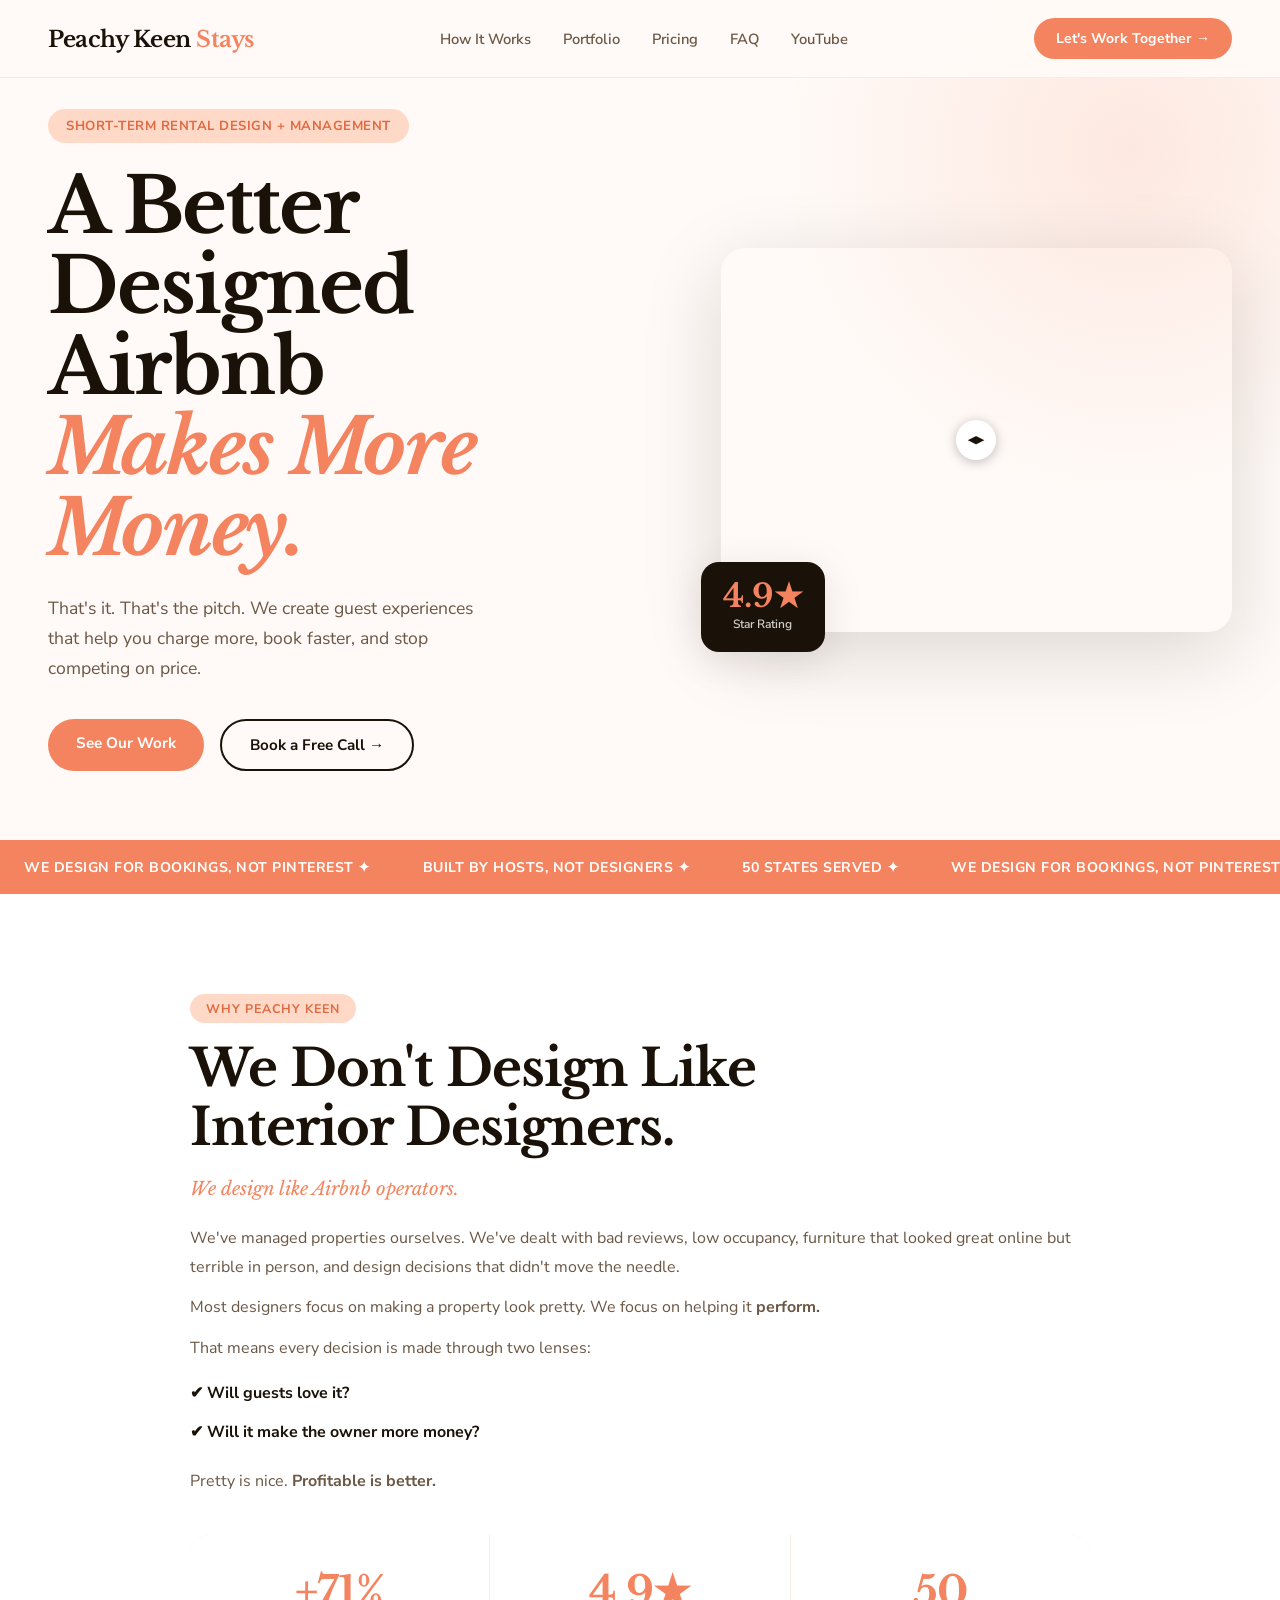
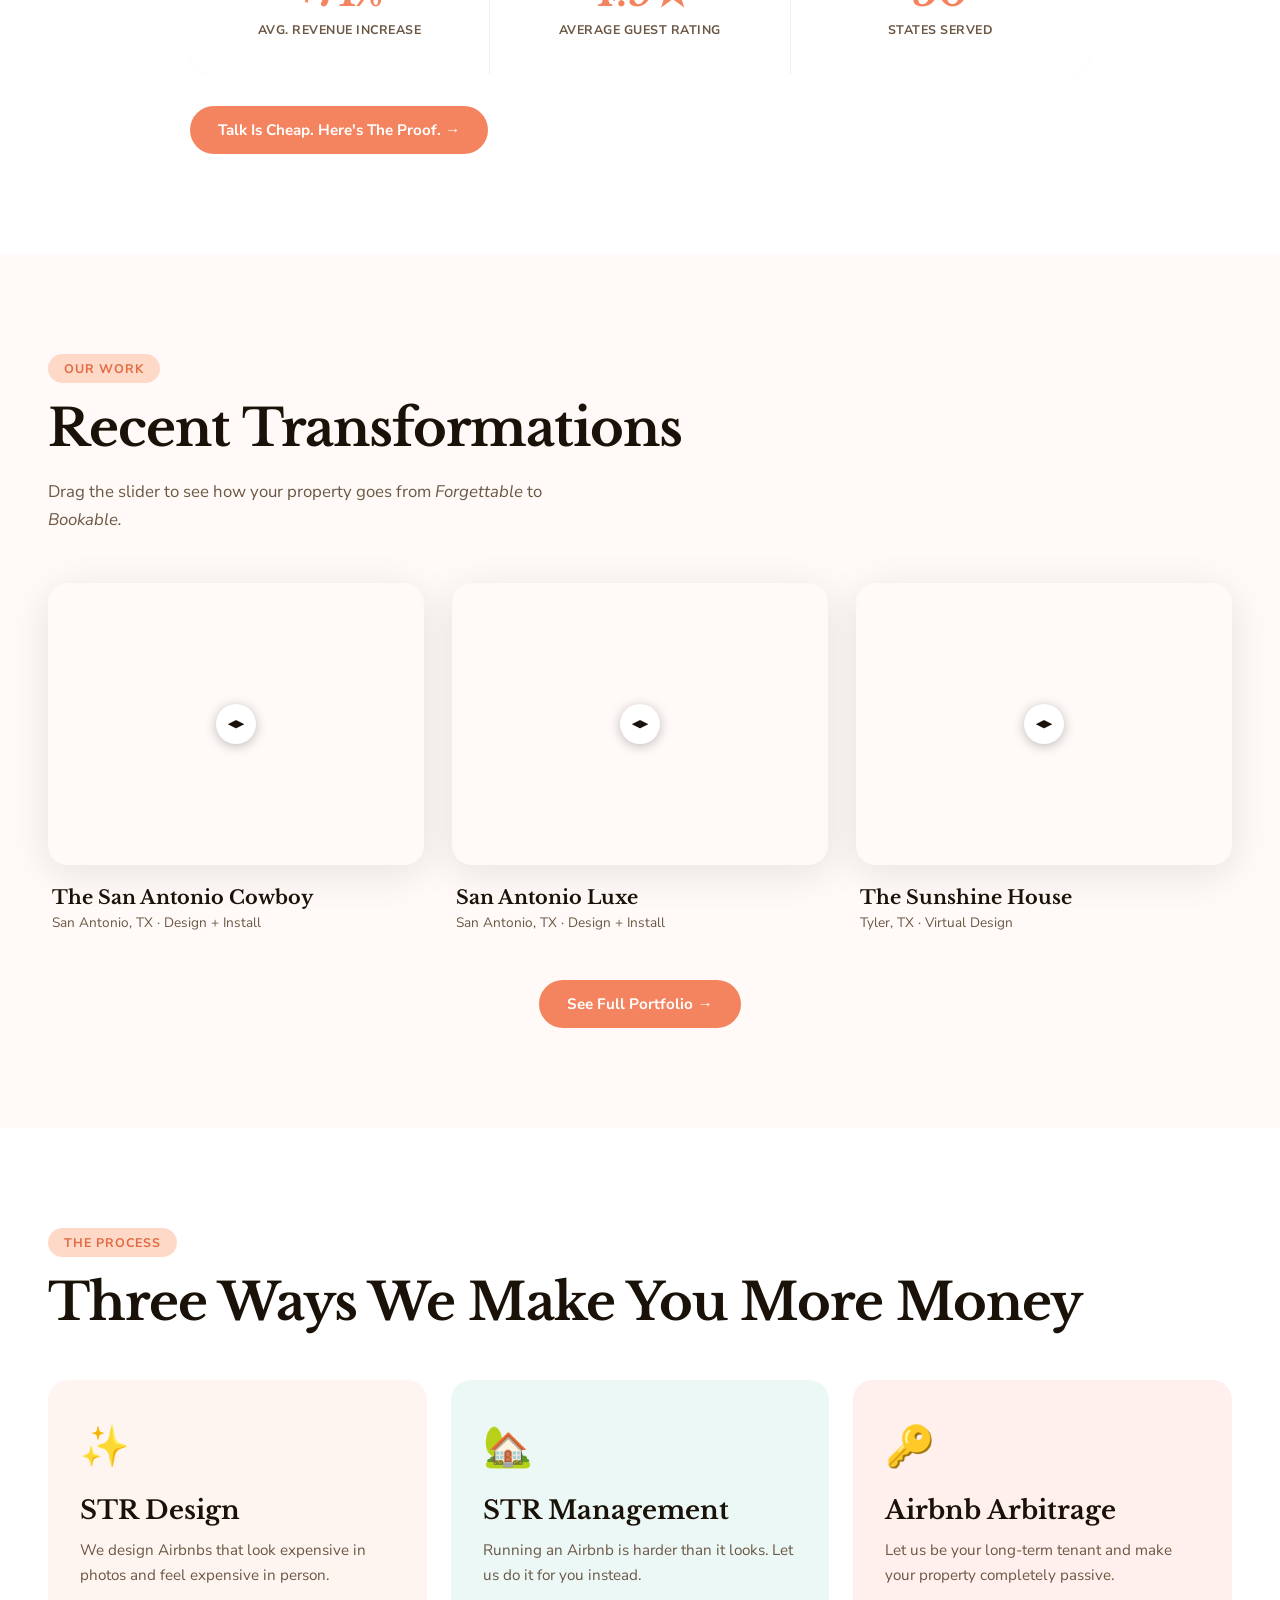
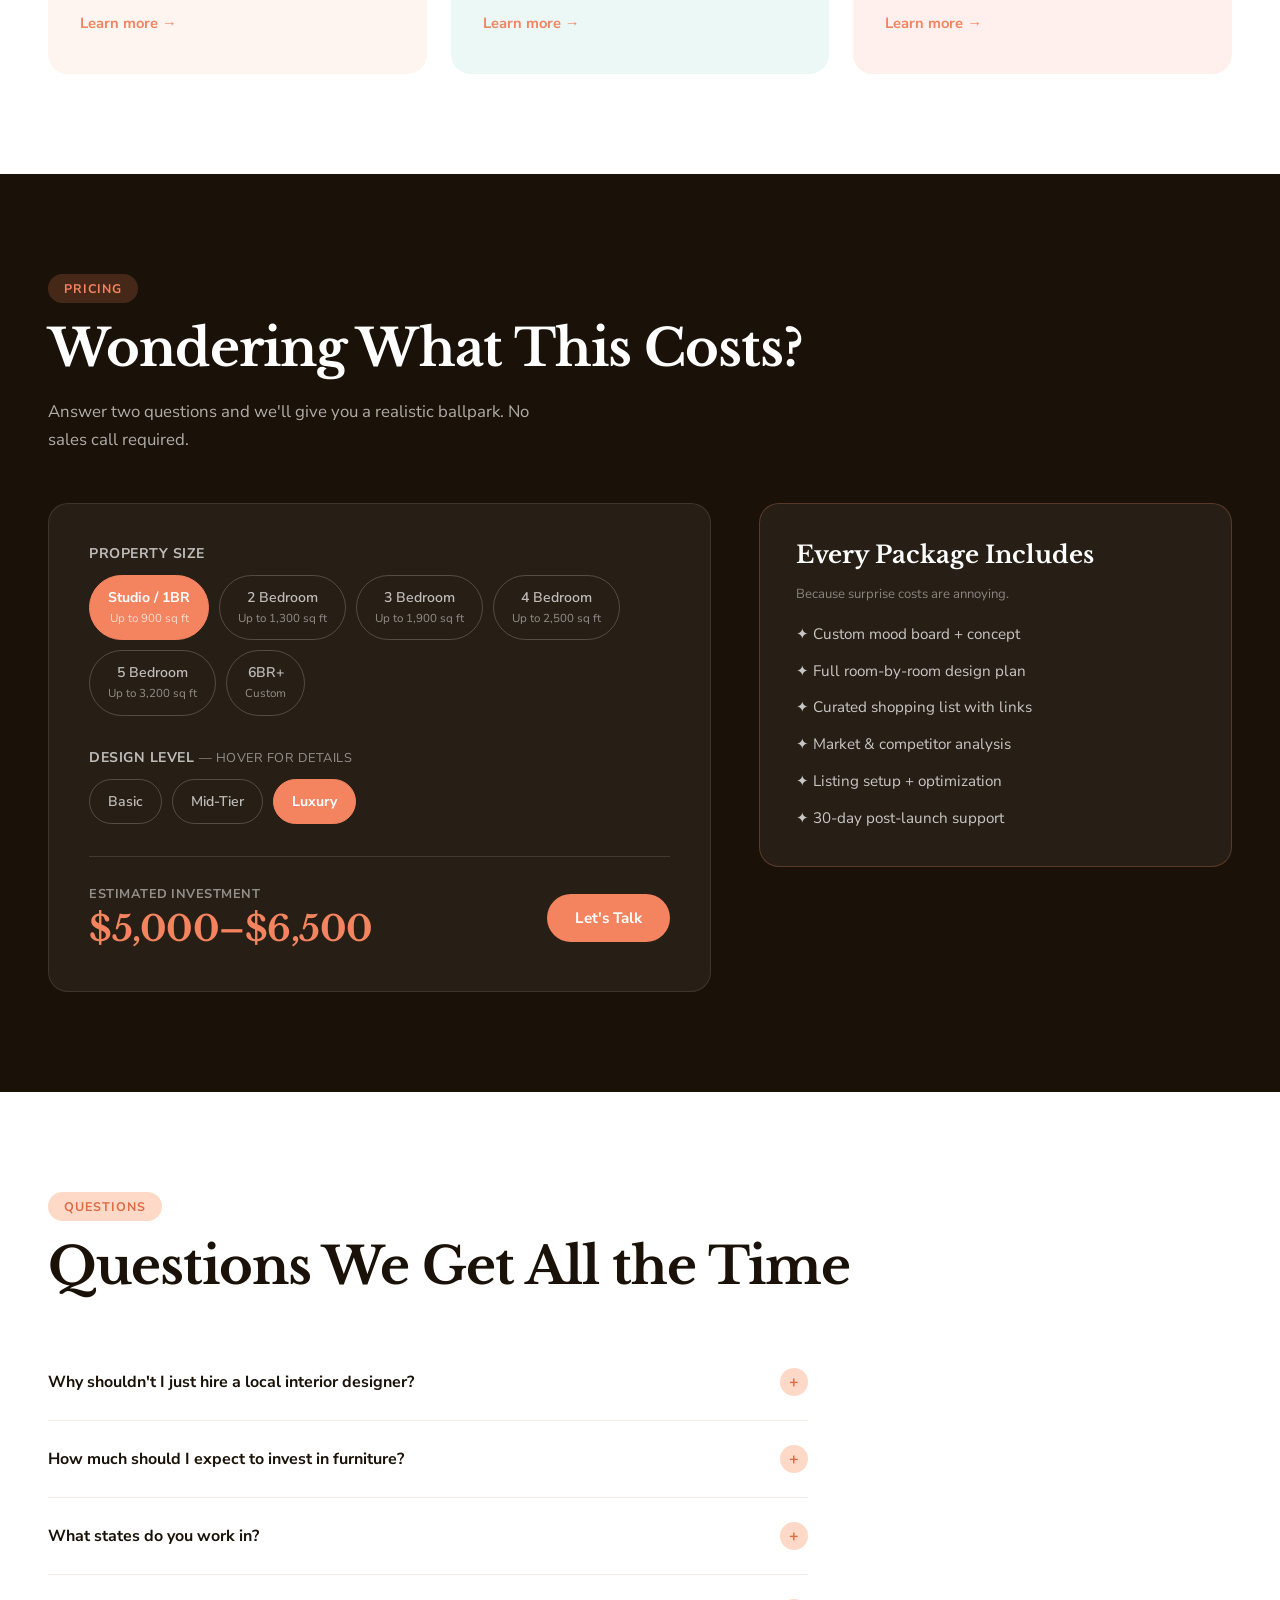
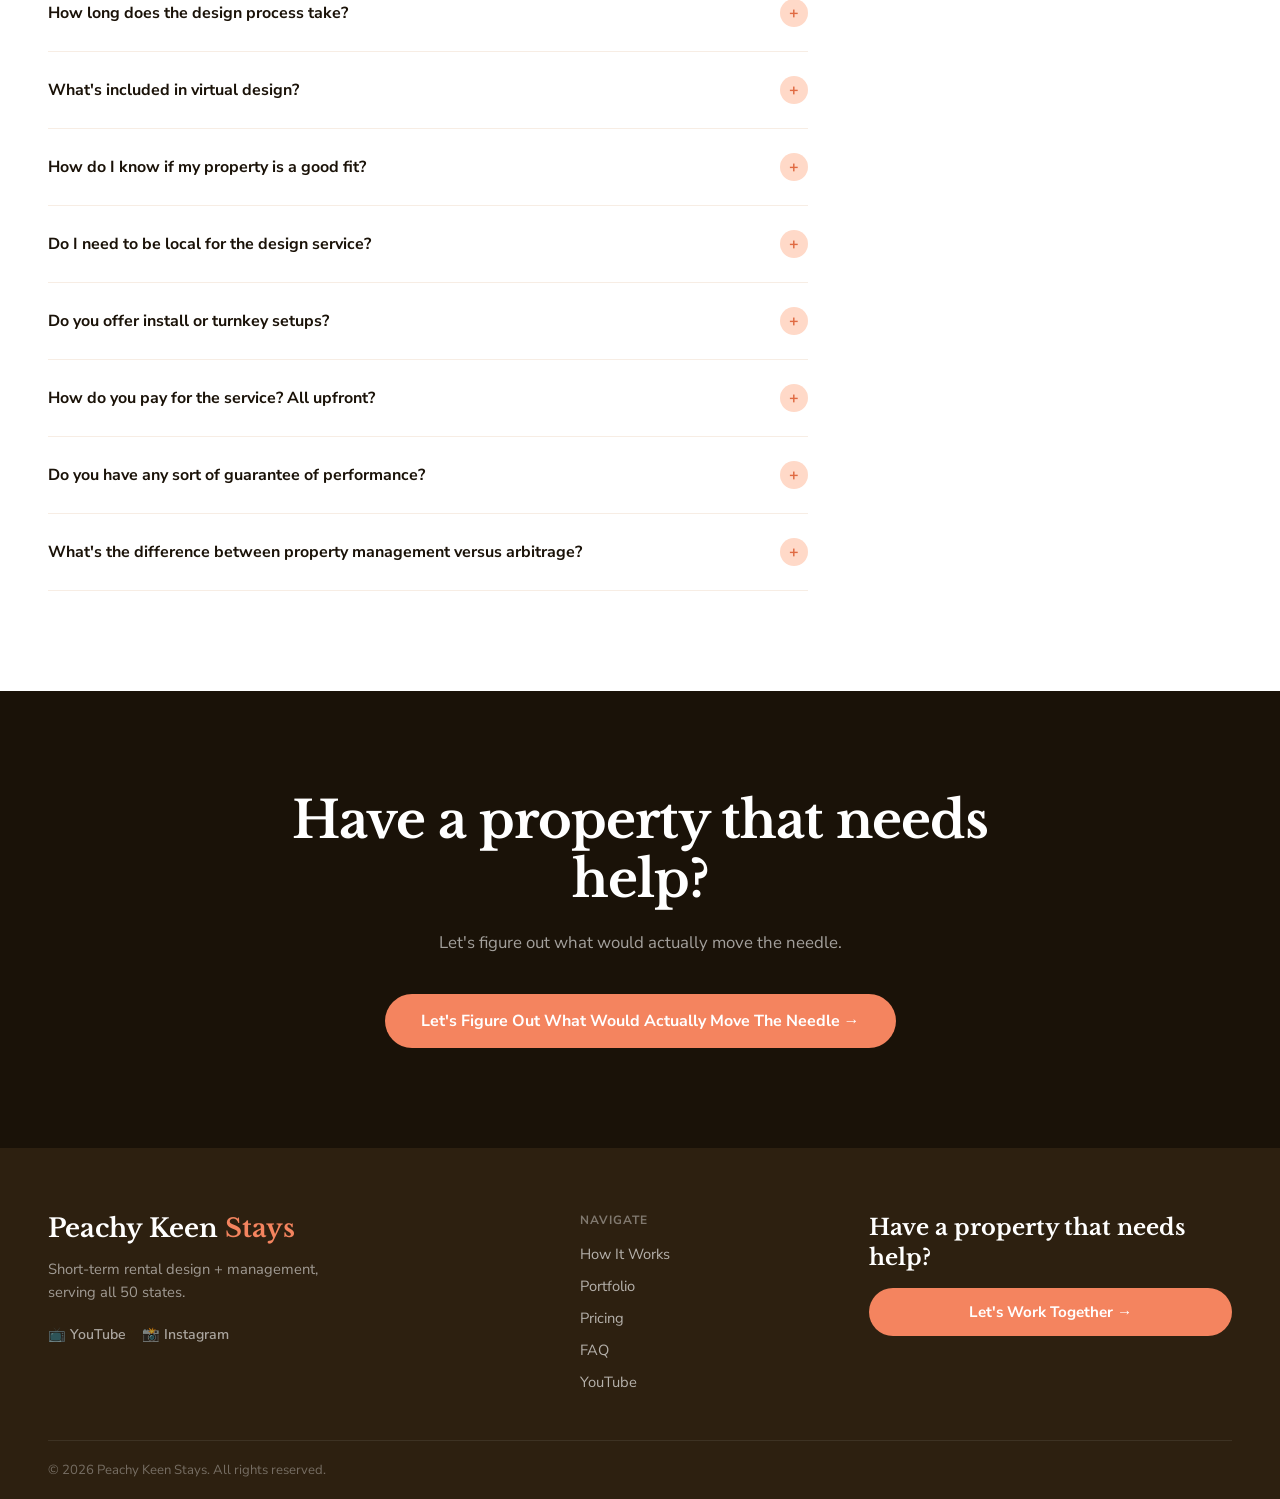
==== index.html @ 5a876f1e "Fix property page links + restore correct homepage" ====
<!DOCTYPE html>
<html lang="en">
<head>
  <meta charset="UTF-8"/>
  <meta name="viewport" content="width=device-width, initial-scale=1.0"/>
  <title>Peachy Keen Stays – STR Design + Management</title>
  <link rel="preconnect" href="https://fonts.googleapis.com">
  <link rel="preconnect" href="https://fonts.gstatic.com" crossorigin>
  <link href="https://fonts.googleapis.com/css2?family=Libre+Baskerville:ital,wght@0,400;0,700;1,400;1,700&family=Nunito+Sans:wght@300;400;600;700&display=swap" rel="stylesheet">
  <style>
/* ===========================
   PEACHY KEEN STAYS - STYLES
   =========================== */

:root {
  --peach: #F4845F;
  --peach-light: #FFD9C8;
  --peach-pale: #FFF5F0;
  --peach-dark: #E06A42;
  --teal: #2A9D8F;
  --teal-dark: #1A7A6E;
  --cream: #FFFAF7;
  --dark: #1A1208;
  --dark-soft: #2D2010;
  --mid: #6B5744;
  --light: #F7EDE4;
  --white: #FFFFFF;
  --font-head: 'Libre Baskerville', serif;
  --font-body: 'Nunito Sans', sans-serif;
  --radius: 20px;
  --radius-sm: 12px;
  --shadow: 0 8px 40px rgba(26,18,8,0.10);
  --shadow-lg: 0 20px 80px rgba(26,18,8,0.15);
}

* { margin: 0; padding: 0; box-sizing: border-box; }
html { scroll-behavior: smooth; }
body {
  font-family: var(--font-body);
  background: var(--cream);
  color: var(--dark);
  overflow-x: hidden;
}

/* ========== TYPOGRAPHY ========== */
h1, h2, h3, h4 { font-family: var(--font-head); }

/* ========== NAV ========== */
.nav {
  position: fixed;
  top: 0; left: 0; right: 0;
  z-index: 100;
  display: flex;
  align-items: center;
  justify-content: space-between;
  padding: 18px 48px;
  background: rgba(255,250,247,0.95);
  backdrop-filter: blur(12px);
  border-bottom: 1px solid rgba(244,132,95,0.15);
  transition: box-shadow 0.3s;
}

.nav-logo {
  font-family: var(--font-head);
  font-size: 1.4rem;
  font-weight: 800;
  color: var(--dark);
  text-decoration: none;
  letter-spacing: -0.5px;
}
.nav-logo span { color: var(--peach); }

.nav-links {
  display: flex;
  gap: 32px;
  list-style: none;
}
.nav-links a {
  color: var(--mid);
  text-decoration: none;
  font-size: 0.92rem;
  font-weight: 600;
  transition: color 0.2s;
}
.nav-links a:hover { color: var(--peach); }

.nav-cta {
  background: var(--peach);
  color: var(--white);
  padding: 11px 22px;
  border-radius: 50px;
  text-decoration: none;
  font-size: 0.88rem;
  font-weight: 700;
  transition: background 0.2s, transform 0.2s;
  cursor: pointer;
  border: none;
  font-family: var(--font-body);
}
.nav-cta:hover { background: var(--peach-dark); transform: translateY(-1px); }

.hamburger {
  display: none;
  background: none;
  border: none;
  font-size: 1.5rem;
  cursor: pointer;
  color: var(--dark);
}

/* ========== BUTTONS ========== */
.btn-primary {
  display: inline-block;
  background: var(--peach);
  color: white;
  padding: 14px 28px;
  border-radius: 50px;
  text-decoration: none;
  font-weight: 700;
  font-size: 0.95rem;
  transition: all 0.2s;
  white-space: nowrap;
  border: none;
  cursor: pointer;
  font-family: var(--font-body);
}
.btn-primary:hover {
  background: var(--peach-dark);
  transform: translateY(-2px);
  box-shadow: 0 8px 24px rgba(244,132,95,0.4);
}

.btn-secondary {
  display: inline-block;
  color: var(--dark);
  padding: 14px 28px;
  border-radius: 50px;
  text-decoration: none;
  font-weight: 700;
  font-size: 0.95rem;
  border: 2px solid var(--dark);
  transition: all 0.2s;
  cursor: pointer;
  font-family: var(--font-body);
  background: none;
}
.btn-secondary:hover {
  background: var(--dark);
  color: white;
  transform: translateY(-2px);
}

/* ========== HERO ========== */
.hero {
  min-height: calc(100vh - 60px);
  display: flex;
  align-items: center;
  padding: 100px 48px 60px;
  gap: 60px;
  background: var(--cream);
  position: relative;
  overflow: hidden;
}
.hero::before {
  content: '';
  position: absolute;
  top: -200px; right: -200px;
  width: 700px; height: 700px;
  background: radial-gradient(circle, rgba(244,132,95,0.15) 0%, transparent 70%);
  pointer-events: none;
}

.hero-content {
  flex: 1;
  max-width: 580px;
  position: relative;
  z-index: 1;
}

.hero-tag {
  display: inline-block;
  background: var(--peach-light);
  color: var(--peach-dark);
  padding: 8px 18px;
  border-radius: 50px;
  font-size: 0.82rem;
  font-weight: 700;
  letter-spacing: 0.5px;
  text-transform: uppercase;
  margin-bottom: 24px;
}

.hero-title {
  font-size: clamp(3rem, 6vw, 5.5rem);
  line-height: 1.05;
  color: var(--dark);
  margin-bottom: 24px;
  letter-spacing: -2px;
  font-weight: 700;
}
.hero-title em {
  font-style: italic;
  color: var(--peach);
}

.hero-sub {
  font-size: 1.1rem;
  color: var(--mid);
  line-height: 1.7;
  margin-bottom: 36px;
  max-width: 460px;
}

.hero-btns { display: flex; gap: 16px; flex-wrap: wrap; }

.hero-visual { flex: 1; display: flex; justify-content: center; position: relative; }

.hero-img-wrap { position: relative; width: 100%; max-width: 540px; }

.hero-placeholder {
  width: 100%;
  aspect-ratio: 4/3;
  background: linear-gradient(135deg, var(--peach-light) 0%, var(--light) 100%);
  border-radius: 24px;
  display: flex;
  flex-direction: column;
  align-items: center;
  justify-content: center;
  gap: 8px;
  box-shadow: var(--shadow-lg);
}
.hero-placeholder span { font-size: 1.5rem; color: var(--peach); font-family: var(--font-head); font-weight: 700; }
.hero-placeholder p { color: var(--mid); font-size: 0.9rem; }

.hero-badge {
  position: absolute;
  bottom: -20px; left: -20px;
  background: var(--dark);
  color: white;
  padding: 18px 22px;
  border-radius: 18px;
  text-align: center;
  box-shadow: var(--shadow);
}
.badge-num { display: block; font-family: var(--font-head); font-size: 2rem; font-weight: 700; color: var(--peach); line-height: 1; }
.badge-label { font-size: 0.75rem; font-weight: 600; opacity: 0.8; }

/* ========== TICKER ========== */
.ticker-wrap {
  background: var(--peach);
  padding: 16px 0;
  overflow: hidden;
  white-space: nowrap;
}
.ticker {
  display: inline-block;
  animation: ticker 30s linear infinite;
}
.ticker span {
  display: inline-block;
  color: white;
  font-size: 0.88rem;
  font-weight: 700;
  letter-spacing: 0.5px;
  text-transform: uppercase;
  padding: 0 24px;
}
@keyframes ticker {
  0% { transform: translateX(0); }
  100% { transform: translateX(-50%); }
}

/* ========== SECTIONS ========== */
.section { padding: 100px 48px; }
.section-inner { max-width: 1200px; margin: 0 auto; }

.section-label {
  display: inline-block;
  background: var(--peach-light);
  color: var(--peach-dark);
  padding: 6px 16px;
  border-radius: 50px;
  font-size: 0.78rem;
  font-weight: 700;
  letter-spacing: 1px;
  text-transform: uppercase;
  margin-bottom: 16px;
}

.section-title {
  font-size: clamp(2rem, 4vw, 3.2rem);
  line-height: 1.15;
  letter-spacing: -1px;
  color: var(--dark);
  margin-bottom: 20px;
  font-weight: 700;
}

.section-sub {
  color: var(--mid);
  font-size: 1.05rem;
  line-height: 1.7;
  max-width: 520px;
  margin-bottom: 48px;
}

/* ========== HOW IT WORKS (on home = overview cards) ========== */
.how-it-works { background: var(--white); }

.services-grid {
  display: grid;
  grid-template-columns: repeat(3, 1fr);
  gap: 24px;
  margin-top: 48px;
}

.service-card {
  padding: 40px 32px;
  border-radius: var(--radius);
  transition: transform 0.3s, box-shadow 0.3s;
}
.service-card:hover { transform: translateY(-6px); box-shadow: var(--shadow-lg); }

.card-peach { background: var(--peach-pale); }
.card-teal  { background: #EBF8F6; }
.card-coral { background: #FFF0ED; }

.service-icon { font-size: 2.5rem; margin-bottom: 20px; display: block; }

.service-card h3 { font-size: 1.6rem; color: var(--dark); margin-bottom: 12px; font-weight: 700; }
.service-card p  { color: var(--mid); line-height: 1.65; margin-bottom: 24px; font-size: 0.95rem; }

.card-link {
  color: var(--peach);
  text-decoration: none;
  font-weight: 700;
  font-size: 0.92rem;
  transition: opacity 0.2s;
}
.card-link:hover { opacity: 0.75; }

/* ========== PORTFOLIO (home preview) ========== */
.portfolio { background: var(--cream); }

.portfolio-grid {
  display: grid;
  grid-template-columns: repeat(3, 1fr);
  gap: 28px;
  margin-bottom: 48px;
}

.slider-wrap {
  border-radius: var(--radius);
  overflow: hidden;
  box-shadow: var(--shadow);
  margin-bottom: 16px;
}

.before-after-container {
  position: relative;
  aspect-ratio: 4/3;
  overflow: hidden;
  cursor: ew-resize;
}

.img-placeholder {
  position: absolute;
  inset: 0;
  width: 100%;
  height: 100%;
  display: flex;
  align-items: center;
  justify-content: center;
  font-family: var(--font-head);
  font-size: 1.4rem;
  font-weight: 700;
}

/* AFTER image — always full size, behind */
.after-img {
  position: absolute;
  inset: 0;
  width: 100%;
  height: 100%;
  background: linear-gradient(135deg, #FFD9C8 0%, #F4845F 100%);
  background-size: cover;
  background-position: center;
  color: white;
}

/* BEFORE overlay — full size, clipped from the right */
.before-overlay {
  position: absolute;
  inset: 0;
  width: 100%;
  height: 100%;
  overflow: hidden;
  clip-path: inset(0 50% 0 0);
  transition: none;
}

/* BEFORE image — full size inside the clipped overlay */
.before-img {
  position: absolute;
  inset: 0;
  width: 100%;
  height: 100%;
  background: linear-gradient(135deg, #e8e8e8 0%, #b0b0b0 100%);
  background-size: cover;
  background-position: center;
  color: #666;
}

/* Divider line */
.before-overlay::after {
  content: '';
  position: absolute;
  top: 0;
  right: 0;
  width: 2px;
  height: 100%;
  background: white;
  pointer-events: none;
}

.slider-input {
  position: absolute;
  inset: 0;
  width: 100%;
  height: 100%;
  opacity: 0;
  cursor: ew-resize;
  z-index: 10;
  margin: 0;
}

.slider-handle {
  position: absolute;
  top: 50%;
  transform: translate(-50%, -50%);
  width: 40px; height: 40px;
  background: white;
  border-radius: 50%;
  display: flex;
  align-items: center;
  justify-content: center;
  font-size: 0.65rem;
  color: var(--dark);
  box-shadow: 0 2px 12px rgba(0,0,0,0.25);
  z-index: 9;
  pointer-events: none;
  font-weight: 700;
}

.portfolio-meta { padding: 4px 4px 0; }
.portfolio-meta h4 { font-family: var(--font-head); font-size: 1.2rem; color: var(--dark); margin-bottom: 4px; font-weight: 700; }
.portfolio-meta a { text-decoration: none; }
.portfolio-meta a h4 { transition: color 0.2s; }
.portfolio-meta a:hover h4 { color: var(--peach); }
.portfolio-meta p  { color: var(--mid); font-size: 0.85rem; }

.center-btn { text-align: center; }

/* ========== CALCULATOR ========== */
.calculator { background: var(--dark); color: white; }
.calculator .section-label { background: rgba(244,132,95,0.2); color: var(--peach); }
.calculator .section-title { color: white; }
.calculator .section-sub  { color: rgba(255,255,255,0.65); }

.calc-wrap {
  display: grid;
  grid-template-columns: 1.4fr 1fr;
  gap: 48px;
  align-items: start;
}

.calc-form {
  background: rgba(255,255,255,0.06);
  border: 1px solid rgba(255,255,255,0.1);
  border-radius: var(--radius);
  padding: 40px;
}

.calc-group { margin-bottom: 32px; }
.calc-group label {
  display: block;
  font-size: 0.88rem;
  font-weight: 700;
  color: rgba(255,255,255,0.7);
  text-transform: uppercase;
  letter-spacing: 0.5px;
  margin-bottom: 12px;
}

.calc-options { display: flex; gap: 10px; flex-wrap: wrap; }

.calc-opt {
  padding: 10px 20px;
  border-radius: 50px;
  border: 1.5px solid rgba(255,255,255,0.2);
  background: transparent;
  color: rgba(255,255,255,0.7);
  font-family: var(--font-body);
  font-size: 0.88rem;
  font-weight: 600;
  cursor: pointer;
  transition: all 0.2s;
}
.calc-opt:hover { border-color: var(--peach); color: var(--peach); }
.calc-opt.active { background: var(--peach); border-color: var(--peach); color: white; font-weight: 700; }

.calc-range {
  width: 100%;
  accent-color: var(--peach);
  height: 6px;
  border-radius: 3px;
  background: rgba(255,255,255,0.15);
  outline: none;
  cursor: pointer;
  margin-top: 8px;
}

.calc-result {
  display: flex;
  align-items: center;
  justify-content: space-between;
  padding-top: 28px;
  border-top: 1px solid rgba(255,255,255,0.12);
  gap: 20px;
  flex-wrap: wrap;
}

.calc-estimate { display: flex; flex-direction: column; gap: 4px; }
.est-label { font-size: 0.8rem; font-weight: 700; color: rgba(255,255,255,0.5); text-transform: uppercase; letter-spacing: 0.5px; }
.est-price { font-family: var(--font-head); font-size: 2.2rem; font-weight: 700; color: var(--peach); letter-spacing: -0.5px; }

.calc-features {
  background: rgba(255,255,255,0.06);
  border: 1px solid rgba(244,132,95,0.25);
  border-radius: var(--radius);
  padding: 36px;
}
.calc-features h4 { font-family: var(--font-head); font-size: 1.5rem; color: white; margin-bottom: 20px; font-weight: 700; }
.calc-features ul { list-style: none; display: flex; flex-direction: column; gap: 14px; }
.calc-features li { color: rgba(255,255,255,0.75); font-size: 0.95rem; line-height: 1.5; }

/* ========== FAQ ========== */
.faq { background: var(--white); }

.faq-list {
  max-width: 760px;
  margin-top: 48px;
}

.faq-item {
  border-bottom: 1px solid var(--light);
  cursor: pointer;
  padding: 24px 0;
}

.faq-q {
  display: flex;
  justify-content: space-between;
  align-items: center;
  font-weight: 700;
  font-size: 1rem;
  color: var(--dark);
  gap: 16px;
}

.faq-icon {
  width: 28px; height: 28px;
  background: var(--peach-light);
  color: var(--peach-dark);
  border-radius: 50%;
  display: flex;
  align-items: center;
  justify-content: center;
  font-weight: 700;
  font-size: 1rem;
  flex-shrink: 0;
  transition: all 0.3s;
}
.faq-item.open .faq-icon { background: var(--peach); color: white; transform: rotate(45deg); }

.faq-a {
  max-height: 0;
  overflow: hidden;
  transition: max-height 0.35s ease, padding 0.35s ease;
  color: var(--mid);
  line-height: 1.7;
  font-size: 0.95rem;
}
.faq-item.open .faq-a { max-height: 200px; padding-top: 14px; }

/* ========== FOOTER ========== */
.footer { background: var(--dark-soft); color: white; padding: 64px 48px 0; }

.footer-inner {
  max-width: 1200px;
  margin: 0 auto;
  display: grid;
  grid-template-columns: 2fr 1fr 1.5fr;
  gap: 48px;
  padding-bottom: 48px;
}

.footer-logo { font-family: var(--font-head); font-size: 1.6rem; font-weight: 700; margin-bottom: 14px; }
.footer-logo span { color: var(--peach); }
.footer-brand p { color: rgba(255,255,255,0.55); font-size: 0.92rem; line-height: 1.6; margin-bottom: 20px; max-width: 280px; }

.footer-socials { display: flex; gap: 16px; }
.footer-socials a { color: rgba(255,255,255,0.6); text-decoration: none; font-size: 0.88rem; font-weight: 600; transition: color 0.2s; }
.footer-socials a:hover { color: var(--peach); }

.footer-links { display: flex; flex-direction: column; gap: 12px; }
.footer-links h5 { color: rgba(255,255,255,0.4); font-size: 0.75rem; text-transform: uppercase; letter-spacing: 1px; margin-bottom: 4px; }
.footer-links a { color: rgba(255,255,255,0.65); text-decoration: none; font-size: 0.92rem; transition: color 0.2s; }
.footer-links a:hover { color: var(--peach); }

.footer-cta { display: flex; flex-direction: column; gap: 16px; }
.footer-cta h5 { font-family: var(--font-head); font-size: 1.4rem; color: white; line-height: 1.35; font-weight: 700; }

.footer-bottom { max-width: 1200px; margin: 0 auto; padding: 20px 0; border-top: 1px solid rgba(255,255,255,0.08); }
.footer-bottom p { color: rgba(255,255,255,0.35); font-size: 0.82rem; }

/* ========== BOOKING MODAL ========== */
.modal-overlay {
  display: none;
  position: fixed;
  inset: 0;
  background: rgba(26,18,8,0.6);
  backdrop-filter: blur(4px);
  z-index: 500;
  align-items: center;
  justify-content: center;
  padding: 20px;
}
.modal-overlay.open { display: flex; }

.modal-box {
  background: white;
  border-radius: 24px;
  padding: 48px 48px 0;
  max-width: 620px;
  width: 100%;
  position: relative;
  box-shadow: var(--shadow-lg);
  animation: modalIn 0.3s ease;
}
@keyframes modalIn {
  from { opacity: 0; transform: translateY(20px) scale(0.97); }
  to   { opacity: 1; transform: translateY(0) scale(1); }
}

.modal-close {
  position: absolute;
  top: 20px; right: 24px;
  background: var(--light);
  border: none;
  width: 36px; height: 36px;
  border-radius: 50%;
  font-size: 1.1rem;
  cursor: pointer;
  display: flex;
  align-items: center;
  justify-content: center;
  color: var(--mid);
  transition: background 0.2s;
}
.modal-close:hover { background: var(--peach-light); color: var(--peach-dark); }

.modal-box h3 { font-family: var(--font-head); font-size: 2rem; color: var(--dark); margin-bottom: 12px; font-weight: 700; }
.modal-box p  { color: var(--mid); font-size: 0.95rem; line-height: 1.65; margin-bottom: 28px; }

.modal-perks { list-style: none; margin-bottom: 32px; display: flex; flex-direction: column; gap: 10px; }
.modal-perks li { color: var(--mid); font-size: 0.92rem; font-weight: 600; }

.modal-embed-placeholder {
  background: var(--peach-pale);
  border: 2px dashed var(--peach-light);
  border-radius: var(--radius-sm);
  padding: 40px;
  text-align: center;
  color: var(--mid);
  font-size: 0.92rem;
}
.modal-embed-placeholder .embed-icon { font-size: 2.5rem; margin-bottom: 12px; }
.modal-embed-placeholder h4 { font-family: var(--font-head); font-size: 1.3rem; color: var(--dark); margin-bottom: 8px; font-weight: 700; }

/* ========== STICKY BAR ========== */
.sticky-bar {
  display: none;
  position: fixed;
  bottom: 0; left: 0; right: 0;
  z-index: 200;
  background: var(--dark);
  padding: 16px 48px;
  align-items: center;
  justify-content: space-between;
  gap: 16px;
  box-shadow: 0 -4px 24px rgba(0,0,0,0.2);
  animation: slideUp 0.4s ease;
}
.sticky-bar.visible { display: flex; }
@keyframes slideUp {
  from { transform: translateY(100%); }
  to   { transform: translateY(0); }
}
.sticky-bar p { color: white; font-size: 0.95rem; font-weight: 600; }
.sticky-bar p span { color: var(--peach); }
.sticky-bar-close {
  background: none; border: none; color: rgba(255,255,255,0.4);
  font-size: 1.2rem; cursor: pointer; margin-left: auto;
  transition: color 0.2s;
}
.sticky-bar-close:hover { color: white; }

/* ========== STANDALONE PAGES ========== */
.page-hero {
  padding: 160px 48px 80px;
  background: var(--cream);
  text-align: center;
}
.page-hero .section-label { margin-bottom: 16px; }
.page-hero h1 { font-family: var(--font-head); font-size: clamp(2.5rem, 5vw, 4.5rem); font-weight: 700; color: var(--dark); margin-bottom: 20px; letter-spacing: -0.5px; }
.page-hero p { color: var(--mid); font-size: 1.1rem; line-height: 1.7; max-width: 580px; margin: 0 auto; }

/* ========== RESPONSIVE ========== */
@media (max-width: 1024px) {
  .hero { padding: 100px 32px 60px; }
  .section { padding: 80px 32px; }
  .nav { padding: 16px 32px; }
  .services-grid { grid-template-columns: 1fr; gap: 16px; }
  .portfolio-grid { grid-template-columns: 1fr 1fr; }
  .calc-wrap { grid-template-columns: 1fr; }
  .footer-inner { grid-template-columns: 1fr 1fr; }
  .sticky-bar { padding: 16px 24px; }
}

@media (max-width: 768px) {
  .nav { padding: 14px 20px; }
  .nav-links, .nav-cta { display: none; }
  .hamburger { display: block; }
  .hero { flex-direction: column; padding: 100px 20px 60px; text-align: center; gap: 40px; }
  .hero-btns { justify-content: center; }
  .hero-sub { margin: 0 auto 36px; }
  .section { padding: 60px 20px; }
  .portfolio-grid { grid-template-columns: 1fr; }
  .footer-inner { grid-template-columns: 1fr; gap: 32px; }
  .calc-form { padding: 24px; }
  .modal-box { padding: 32px 24px; }
  .sticky-bar { flex-direction: column; text-align: center; padding: 16px 20px; gap: 12px; }
  .page-hero { padding: 120px 20px 60px; }
}

/* ========== LIGHTBOX ========== */
.lightbox-overlay {
  display: none;
  position: fixed;
  inset: 0;
  background: rgba(0,0,0,0.92);
  z-index: 1000;
  align-items: center;
  justify-content: center;
  cursor: zoom-out;
}
.lightbox-overlay.open { display: flex; }
.lightbox-img {
  max-width: 92vw;
  max-height: 90vh;
  object-fit: contain;
  border-radius: 8px;
  box-shadow: 0 0 80px rgba(0,0,0,0.5);
}
.lightbox-close {
  position: absolute;
  top: 20px; right: 28px;
  color: white;
  font-size: 2rem;
  cursor: pointer;
  background: none;
  border: none;
  line-height: 1;
  opacity: 0.8;
}
.lightbox-close:hover { opacity: 1; }
.lightbox-nav {
  position: absolute;
  top: 50%;
  transform: translateY(-50%);
  background: rgba(255,255,255,0.15);
  border: none;
  color: white;
  font-size: 1.8rem;
  padding: 12px 18px;
  cursor: pointer;
  border-radius: 8px;
  transition: background 0.2s;
}
.lightbox-nav:hover { background: rgba(255,255,255,0.3); }
.lightbox-prev { left: 16px; }
.lightbox-next { right: 16px; }

/* Airbnb pill */
.airbnb-pill {
  background: #FF5A5F !important;
  color: white !important;
  text-decoration: none;
  transition: opacity .2s;
}
.airbnb-pill:hover { opacity: .85; }

</style>
  <style>
  /* ── Why Us section (new) ── */
  .why-us { background: var(--white); }
  .why-us-inner { max-width: 1200px; margin: 0 auto; display: grid; grid-template-columns: 1.2fr 1fr; gap: 80px; align-items: start; }
  .why-us-text h2 { font-family: var(--font-head); font-size: clamp(2rem,3.5vw,3rem); font-weight: 700; color: var(--dark); letter-spacing: -1px; line-height: 1.1; margin-bottom: 8px; }
  .why-sub-label { color: var(--peach); font-size: 1.05rem; font-weight: 700; margin-bottom: 24px; font-family: var(--font-head); font-style: italic; }
  .why-body p { color: var(--mid); line-height: 1.8; margin-bottom: 12px; font-size: 0.95rem; }
  .why-checklist { list-style: none; margin: 8px 0 16px; display: flex; flex-direction: column; gap: 10px; }
  .why-checklist li { color: var(--dark); font-weight: 700; font-size: 1rem; }
  .why-closer { font-size: 1rem; color: var(--mid); }
  .why-cards { display: grid; grid-template-columns: 1fr 1fr; gap: 16px; }
  .why-card { background: var(--peach-pale); border-radius: var(--radius-sm); padding: 24px; text-align: center; }
  .why-card-icon { font-size: 1.6rem; margin-bottom: 8px; }
  .why-card-stat { font-family: var(--font-head); font-size: 1.5rem; font-weight: 700; color: var(--peach); letter-spacing: -0.5px; }
  .why-card-label { color: var(--mid); font-size: 0.75rem; font-weight: 700; text-transform: uppercase; letter-spacing: 0.5px; margin-top: 4px; }
  @media(max-width:900px){
    .why-us-inner { grid-template-columns: 1fr; gap: 40px; }
    .why-cards { grid-template-columns: repeat(2,1fr); }
  }
  </style>
</head>
<body>

  <!-- NAV -->
  <nav class="nav">
    <a href="index.html" class="nav-logo">Peachy Keen <span>Stays</span></a>
    <ul class="nav-links">
      <li><a href="how-it-works.html">How It Works</a></li>
      <li><a href="portfolio.html">Portfolio</a></li>
      <li><a href="#calculator">Pricing</a></li>
      <li><a href="#faq">FAQ</a></li>
      <li><a href="https://www.youtube.com/@thisismy_storey/featured" target="_blank">YouTube</a></li>
    </ul>
    <button class="nav-cta" onclick="openModal()">Let's Work Together →</button>
    <button class="hamburger" onclick="toggleMenu()">☰</button>
  </nav>

  <!-- HERO -->
  <section class="hero" id="home" style="gap:48px;">
    <div class="hero-content" style="flex:1.1;max-width:none;">
      <div class="hero-tag">Short-Term Rental Design + Management</div>
      <h1 class="hero-title">A Better Designed Airbnb<br><em>Makes More Money.</em></h1>
      <p class="hero-sub">That's it. That's the pitch. We create guest experiences that help you charge more, book faster, and stop competing on price.</p>
      <div class="hero-btns">
        <a href="portfolio.html" class="btn-primary">See Our Work</a>
        <button class="btn-secondary" onclick="openModal()">Book a Free Call →</button>
      </div>
    </div>
    <div class="hero-visual" style="flex:0.9;min-width:0;">
      <div class="hero-img-wrap">
        <div class="before-after-container" style="border-radius:24px;overflow:hidden;box-shadow:var(--shadow-lg);aspect-ratio:4/3;">
          <div class="after-img" style="background-image:url('https://drive.google.com/thumbnail?id=1pAe-6-doBZbG1yjGMwjBYLluIzRSOyiB&sz=w1000');background-size:cover;background-position:center;height:100%;"></div>
          <div class="before-overlay" id="heroOverlay">
            <div class="before-img" style="background-image:url('https://drive.google.com/thumbnail?id=1DjQmBlJk6BJei2UiXpoO3TzmlQMJMa8w&sz=w1000');background-size:cover;background-position:center;height:100%;"></div>
          </div>
          <input type="range" min="0" max="100" value="50" class="slider-input" oninput="moveSlider(this,'heroOverlay','heroHandle')">
          <div class="slider-handle" id="heroHandle" style="left:50%">◀▶</div>
        </div>
        <div class="hero-badge">
          <span class="badge-num">4.9★</span>
          <span class="badge-label">Star Rating</span>
        </div>
      </div>
    </div>
  </section>

  <!-- TICKER -->
  <div class="ticker-wrap">
    <div class="ticker">
      <span>WE DESIGN FOR BOOKINGS, NOT PINTEREST ✦</span>
      <span>BUILT BY HOSTS, NOT DESIGNERS ✦</span>
      <span>50 STATES SERVED ✦</span>
      <span>WE DESIGN FOR BOOKINGS, NOT PINTEREST ✦</span>
      <span>BUILT BY HOSTS, NOT DESIGNERS ✦</span>
      <span>50 STATES SERVED ✦</span>
      <span>WE DESIGN FOR BOOKINGS, NOT PINTEREST ✦</span>
      <span>BUILT BY HOSTS, NOT DESIGNERS ✦</span>
      <span>50 STATES SERVED ✦</span>
    </div>
  </div>

      <!-- WHY US (new section) -->
  <section class="section why-us">
    <div class="section-inner" style="max-width:900px;">
      <div class="section-label">Why Peachy Keen</div>
      <h2 class="section-title">We Don't Design Like<br>Interior Designers.</h2>
      <p style="color:var(--peach);font-family:var(--font-head);font-size:1.15rem;font-style:italic;margin-bottom:24px;">We design like Airbnb operators.</p>
      <div style="color:var(--mid);font-size:1rem;line-height:1.8;margin-bottom:40px;">
        <p style="margin-bottom:12px;">We've managed properties ourselves. We've dealt with bad reviews, low occupancy, furniture that looked great online but terrible in person, and design decisions that didn't move the needle.</p>
        <p style="margin-bottom:12px;">Most designers focus on making a property look pretty. We focus on helping it <strong>perform.</strong></p>
        <p style="margin-bottom:16px;">That means every decision is made through two lenses:</p>
        <div style="display:flex;flex-direction:column;gap:10px;margin-bottom:20px;">
          <span style="color:var(--dark);font-weight:700;font-size:1rem;">✔ Will guests love it?</span>
          <span style="color:var(--dark);font-weight:700;font-size:1rem;">✔ Will it make the owner more money?</span>
        </div>
        <p>Pretty is nice. <strong>Profitable is better.</strong></p>
      </div>

      <!-- Stat strip -->
      <div style="display:grid;grid-template-columns:repeat(3,1fr);gap:1px;background:var(--light);border-radius:var(--radius);overflow:hidden;margin-bottom:32px;">
        <div style="background:var(--white);padding:36px 32px;text-align:center;">
          <div style="font-family:var(--font-head);font-size:2.6rem;font-weight:700;color:var(--peach);letter-spacing:-1px;line-height:1;">+71%</div>
          <div style="color:var(--mid);font-size:0.78rem;font-weight:700;text-transform:uppercase;letter-spacing:0.5px;margin-top:8px;">Avg. Revenue Increase</div>
        </div>
        <div style="background:var(--white);padding:36px 32px;text-align:center;">
          <div style="font-family:var(--font-head);font-size:2.6rem;font-weight:700;color:var(--peach);letter-spacing:-1px;line-height:1;">4.9★</div>
          <div style="color:var(--mid);font-size:0.78rem;font-weight:700;text-transform:uppercase;letter-spacing:0.5px;margin-top:8px;">Average Guest Rating</div>
        </div>
        <div style="background:var(--white);padding:36px 32px;text-align:center;">
          <div style="font-family:var(--font-head);font-size:2.6rem;font-weight:700;color:var(--peach);letter-spacing:-1px;line-height:1;">50</div>
          <div style="color:var(--mid);font-size:0.78rem;font-weight:700;text-transform:uppercase;letter-spacing:0.5px;margin-top:8px;">States Served</div>
        </div>
      </div>

      <a href="portfolio.html" class="btn-primary" style="display:inline-block;">Talk Is Cheap. Here's The Proof. →</a>
    </div>
  </section>

  <!-- BEFORE & AFTER PREVIEW -->
  <section class="section portfolio" id="portfolio-preview">
    <div class="section-inner">
      <div class="section-label">Our Work</div>
      <h2 class="section-title">Recent Transformations</h2>
      <p class="section-sub">Drag the slider to see how your property goes from <em>Forgettable</em> to <em>Bookable.</em></p>

      <div class="portfolio-grid">

        <div class="portfolio-item">
          <div class="slider-wrap">
            <div class="before-after-container">
              <div class="after-img" style="background-image:url('https://drive.google.com/thumbnail?id=1pAe-6-doBZbG1yjGMwjBYLluIzRSOyiB&sz=w1000');background-size:cover;background-position:center;height:100%;"></div>
              <div class="before-overlay" id="beforeOverlay1">
                <div class="before-img" style="background-image:url('https://drive.google.com/thumbnail?id=1DjQmBlJk6BJei2UiXpoO3TzmlQMJMa8w&sz=w1000');background-size:cover;background-position:center;height:100%;"></div>
              </div>
              <input type="range" min="0" max="100" value="50" class="slider-input" oninput="moveSlider(this,'beforeOverlay1','handle1')">
              <div class="slider-handle" id="handle1" style="left:50%">◀▶</div>
            </div>
          </div>
          <div class="portfolio-meta">
            <a href="property-the-san-antonio-cowboy.html"><h4>The San Antonio Cowboy</h4></a>
            <p>San Antonio, TX · Design + Install</p>
          </div>
        </div>

        <div class="portfolio-item">
          <div class="slider-wrap">
            <div class="before-after-container">
              <div class="after-img" style="background-image:url('https://drive.google.com/thumbnail?id=11uKIqu3bRZU917S2dRm5KxZIZnpLFyok&sz=w1000');background-size:cover;background-position:center;height:100%;"></div>
              <div class="before-overlay" id="beforeOverlay2">
                <div class="before-img" style="background-image:url('https://drive.google.com/thumbnail?id=15RC9zqilwJiZ0RiBjbaMH94d8PdfCTCd&sz=w1000');background-size:cover;background-position:center;height:100%;"></div>
              </div>
              <input type="range" min="0" max="100" value="50" class="slider-input" oninput="moveSlider(this,'beforeOverlay2','handle2')">
              <div class="slider-handle" id="handle2" style="left:50%">◀▶</div>
            </div>
          </div>
          <div class="portfolio-meta">
            <a href="property-san-antonio-luxe.html"><h4>San Antonio Luxe</h4></a>
            <p>San Antonio, TX · Design + Install</p>
          </div>
        </div>

        <div class="portfolio-item">
          <div class="slider-wrap">
            <div class="before-after-container">
              <div class="after-img" style="background-image:url('https://drive.google.com/thumbnail?id=1iwXBZAWZf0m4spYx36TWu1cbwUdiTGh8&sz=w1000');background-size:cover;background-position:center;height:100%;"></div>
              <div class="before-overlay" id="beforeOverlay3">
                <div class="before-img" style="background-image:url('https://drive.google.com/thumbnail?id=1U5adQ5hATZ7mVv9y56vG-aJcS4os9BEh&sz=w1000');background-size:cover;background-position:center;height:100%;"></div>
              </div>
              <input type="range" min="0" max="100" value="50" class="slider-input" oninput="moveSlider(this,'beforeOverlay3','handle3')">
              <div class="slider-handle" id="handle3" style="left:50%">◀▶</div>
            </div>
          </div>
          <div class="portfolio-meta">
            <a href="property-the-sunshine-house.html"><h4>The Sunshine House</h4></a>
            <p>Tyler, TX · Virtual Design</p>
          </div>
        </div>

      </div>

      <div class="center-btn">
        <a href="portfolio.html" class="btn-primary">See Full Portfolio →</a>
      </div>
    </div>
  </section>

  <!-- HOW IT WORKS (services overview) -->
  <section class="section how-it-works" id="how-it-works">
    <div class="section-inner">
      <div class="section-label">The Process</div>
      <h2 class="section-title">Three Ways We Make You More Money</h2>
      <div class="services-grid">
        <div class="service-card card-peach">
          <div class="service-icon">✨</div>
          <h3>STR Design</h3>
          <p>We design Airbnbs that look expensive in photos and feel expensive in person.</p>
          <a href="how-it-works.html" class="card-link">Learn more →</a>
        </div>
        <div class="service-card card-teal">
          <div class="service-icon">🏡</div>
          <h3>STR Management</h3>
          <p>Running an Airbnb is harder than it looks. Let us do it for you instead.</p>
          <a href="how-it-works.html" class="card-link">Learn more →</a>
        </div>
        <div class="service-card card-coral">
          <div class="service-icon">🔑</div>
          <h3>Airbnb Arbitrage</h3>
          <p>Let us be your long-term tenant and make your property completely passive.</p>
          <a href="how-it-works.html" class="card-link">Learn more →</a>
        </div>
      </div>
    </div>
  </section>

    <!-- PRICING CALCULATOR -->
  <section class="section calculator" id="calculator">
    <div class="section-inner">
      <div class="section-label">Pricing</div>
      <h2 class="section-title">Wondering What This Costs?</h2>
      <p class="section-sub">Answer two questions and we'll give you a realistic ballpark. No sales call required.</p>

      <div class="calc-wrap">
        <div class="calc-form">

          <!-- Step 1: Property Size -->
          <div class="calc-group">
            <label>Property Size</label>
            <div class="calc-options" style="flex-wrap:wrap;">
              <button class="calc-opt active" data-size="studio" onclick="calcSelect(this,'size')">Studio / 1BR<br><span style="font-size:0.72rem;opacity:0.7;font-weight:400;">Up to 900 sq ft</span></button>
              <button class="calc-opt" data-size="2br" onclick="calcSelect(this,'size')">2 Bedroom<br><span style="font-size:0.72rem;opacity:0.7;font-weight:400;">Up to 1,300 sq ft</span></button>
              <button class="calc-opt" data-size="3br" onclick="calcSelect(this,'size')">3 Bedroom<br><span style="font-size:0.72rem;opacity:0.7;font-weight:400;">Up to 1,900 sq ft</span></button>
              <button class="calc-opt" data-size="4br" onclick="calcSelect(this,'size')">4 Bedroom<br><span style="font-size:0.72rem;opacity:0.7;font-weight:400;">Up to 2,500 sq ft</span></button>
              <button class="calc-opt" data-size="5br" onclick="calcSelect(this,'size')">5 Bedroom<br><span style="font-size:0.72rem;opacity:0.7;font-weight:400;">Up to 3,200 sq ft</span></button>
              <button class="calc-opt" data-size="6br" onclick="calcSelect(this,'size')">6BR+<br><span style="font-size:0.72rem;opacity:0.7;font-weight:400;">Custom</span></button>
            </div>
          </div>

          <!-- Step 2: Design Tier -->
          <div class="calc-group">
            <label>Design Level <span style="font-size:0.8rem;font-weight:400;color:rgba(255,255,255,0.5);">— hover for details</span></label>
            <div class="calc-options" style="flex-wrap:wrap;">
              <div class="calc-tier-wrap">
                <button class="calc-opt" data-tier="basic" onclick="calcSelect(this,'tier')">
                  Basic
                </button>
                <div class="calc-tooltip">Built for lower-competition markets, MTRs, and owners who want a great-looking property without a massive furnishing budget. Focused on clean design, durability, and maximizing ROI.<br><br>No frills. Just the basics to start operating.</div>
              </div>
              <div class="calc-tier-wrap">
                <button class="calc-opt" data-tier="mid" onclick="calcSelect(this,'tier')">
                  Mid-Tier
                </button>
                <div class="calc-tooltip">For owners who want to outperform the average listing. Includes upgraded furnishings, stronger design concepts, and guest-focused amenities that help justify higher nightly rates. Looking for 50–75th percentile ADR.</div>
              </div>
              <div class="calc-tier-wrap">
                <button class="calc-opt active" data-tier="lux" onclick="calcSelect(this,'tier')">
                  Luxury
                </button>
                <div class="calc-tooltip">Built for owners chasing top-of-market performance. Premium furnishings, statement pieces, elevated guest experiences, and the kind of design that helps command top 10% ADRs in your market.</div>
              </div>
            </div>
          </div>

          <!-- Result -->
          <div class="calc-result">
            <div class="calc-estimate">
              <span class="est-label">Estimated Investment</span>
              <span class="est-price" id="estPrice">$5,000–$6,500</span>
            </div>
            <button class="btn-primary" onclick="openModal()">Let's Talk</button>
          </div>

          <!-- Custom quote msg (hidden unless 6BR+) -->
          <div id="customQuoteMsg" style="display:none;margin-top:16px;padding:16px 20px;background:rgba(244,132,95,0.15);border-radius:12px;color:rgba(255,255,255,0.85);font-size:0.9rem;">
            Every 6BR+ property is unique. <strong>Book a free call</strong> and we'll put together a custom quote based on your specific space.
          </div>

        </div>

        <div class="calc-side">
          <div class="calc-features">
            <h4>Every Package Includes</h4>
            <p style="color:rgba(255,255,255,0.45);font-size:0.82rem;margin-bottom:20px;margin-top:-4px;">Because surprise costs are annoying.</p>
            <ul>
              <li>✦ Custom mood board + concept</li>
              <li>✦ Full room-by-room design plan</li>
              <li>✦ Curated shopping list with links</li>
              <li>✦ Market &amp; competitor analysis</li>
              <li>✦ Listing setup + optimization</li>
              <li>✦ 30-day post-launch support</li>
            </ul>
          </div>
        </div>
      </div>
    </div>
  </section>

  <style>
  .calc-tier-wrap { position: relative; display: inline-block; }
  .calc-tooltip {
    display: none;
    position: absolute;
    bottom: calc(100% + 10px);
    left: 50%;
    transform: translateX(-50%);
    background: #2D2010;
    color: rgba(255,255,255,0.85);
    font-size: 0.82rem;
    line-height: 1.6;
    padding: 12px 16px;
    border-radius: 10px;
    width: 240px;
    z-index: 50;
    box-shadow: 0 8px 24px rgba(0,0,0,0.3);
    pointer-events: none;
  }
  .calc-tooltip::after {
    content: '';
    position: absolute;
    top: 100%;
    left: 50%;
    transform: translateX(-50%);
    border: 6px solid transparent;
    border-top-color: #2D2010;
  }
  .calc-tier-wrap:hover .calc-tooltip { display: block; }
  .calc-opt { line-height: 1.4; padding: 12px 18px; }
  </style>

  <script>
  // Pricing table
  const PRICES = {
    studio: { basic: [2500,2500], mid: [3500,4500], lux: [5000,6500] },
    '2br':  { basic: [3500,3500], mid: [4500,6000], lux: [6500,8500] },
    '3br':  { basic: [4500,4500], mid: [6000,7500], lux: [8500,11000] },
    '4br':  { basic: [6000,6000], mid: [7500,9500], lux: [11000,14000] },
    '5br':  { basic: [7500,7500], mid: [9500,12000], lux: [14000,18000] },
    '6br':  null
  };

  let calcState = { size: 'studio', tier: 'lux' };

  function calcSelect(btn, group) {
    // Deselect others in same group
    const parent = btn.closest('.calc-options') || btn.parentElement.closest('.calc-options');
    parent.querySelectorAll('.calc-opt').forEach(b => b.classList.remove('active'));
    btn.classList.add('active');
    if (group === 'size') calcState.size = btn.dataset.size;
    if (group === 'tier') calcState.tier = btn.dataset.tier;
    updateCalcDisplay();
  }

  function fmt(n) {
    return '$' + n.toLocaleString();
  }

  function updateCalcDisplay() {
    const priceEl = document.getElementById('estPrice');
    const customMsg = document.getElementById('customQuoteMsg');
    const resultRow = document.querySelector('.calc-result');

    if (calcState.size === '6br') {
      priceEl.textContent = 'Custom Quote';
      if (customMsg) customMsg.style.display = 'block';
      if (resultRow) resultRow.style.opacity = '0.6';
    } else {
      if (customMsg) customMsg.style.display = 'none';
      if (resultRow) resultRow.style.opacity = '1';
      const range = PRICES[calcState.size][calcState.tier];
      if (range[0] === range[1]) {
        priceEl.textContent = fmt(range[0]);
      } else {
        priceEl.textContent = fmt(range[0]) + '–' + fmt(range[1]);
      }
    }
  }

  // Init on load
  document.addEventListener('DOMContentLoaded', updateCalcDisplay);
  </script>

  <!-- FAQ -->
  <section class="section faq" id="faq">
    <div class="section-inner">
      <div class="section-label">Questions</div>
      <h2 class="section-title">Questions We Get All the Time</h2>
      <div class="faq-list">

        <div class="faq-item" onclick="toggleFaq(this)">
          <div class="faq-q">Why shouldn't I just hire a local interior designer? <span class="faq-icon">+</span></div>
          <div class="faq-a">Because most interior designers have never run an Airbnb. We don't design for magazine covers. We design for guests. Every recommendation is filtered through: Will guests care? Will it improve the experience? Will it help the property compete? Pretty matters. Performance matters more.</div>
        </div>

        <div class="faq-item" onclick="toggleFaq(this)">
          <div class="faq-q">How much should I expect to invest in furniture? <span class="faq-icon">+</span></div>
          <div class="faq-a">Most owners underestimate this. A well-designed property is an investment, not an expense. We'll help you determine the right budget based on your market, property size, and revenue goals — so you're not overspending on things guests don't care about, or underspending on things they do.</div>
        </div>

        <div class="faq-item" onclick="toggleFaq(this)">
          <div class="faq-q">What states do you work in? <span class="faq-icon">+</span></div>
          <div class="faq-a">Our virtual design service works anywhere in the United States. If Amazon delivers there, we can design there. For full-service installs, we'll either travel to the property ourselves or coordinate a local install team. We've built systems that allow us to execute projects whether your property is in Austin, Phoenix, Nashville, or the middle of nowhere.</div>
        </div>

        <div class="faq-item" onclick="toggleFaq(this)">
          <div class="faq-q">How long does the design process take? <span class="faq-icon">+</span></div>
          <div class="faq-a">Depends on how fast you want to move. Most virtual design projects are completed in 1–2 weeks. Full-service installations typically take 4–8 weeks from design approval to guest-ready.</div>
        </div>

        <div class="faq-item" onclick="toggleFaq(this)">
          <div class="faq-q">What's included in virtual design? <span class="faq-icon">+</span></div>
          <div class="faq-a">Everything you need to execute the design yourself: design concept and mood board, room-by-room layout plans, furniture and decor shopping list with direct links, STR market and competitor analysis, styling recommendations, guest experience recommendations, and post-delivery support. Think of it as the blueprint. You handle the purchasing and installation. We handle the strategy. We do offer purchasing for an additional fee if you don't want to add to cart yourself (it's more tedious than you think).</div>
        </div>

        <div class="faq-item" onclick="toggleFaq(this)">
          <div class="faq-q">How do I know if my property is a good fit? <span class="faq-icon">+</span></div>
          <div class="faq-a">Book a call. We'll tell you. Seriously. If we don't think design will move the needle, we'll tell you that too. Not every property needs a $10,000+ transformation. Sometimes a few strategic changes can get 80% of the result.</div>
        </div>

        <div class="faq-item" onclick="toggleFaq(this)">
          <div class="faq-q">Do I need to be local for the design service? <span class="faq-icon">+</span></div>
          <div class="faq-a">Nope. Most of our design clients never meet us in person. We've designed properties across the country using photos, measurements, videos, floor plans, and virtual walkthroughs. As long as we can see the property, we can design it.</div>
        </div>

        <div class="faq-item" onclick="toggleFaq(this)">
          <div class="faq-q">Do you offer install or turnkey setups? <span class="faq-icon">+</span></div>
          <div class="faq-a">Yes. This is actually what most clients hire us for. We can handle: design, procurement, package receiving, furniture assembly, styling, mounting, trash removal, final cleaning, and photography. In other words: you hand us the keys. We hand you back a guest-ready property.</div>
        </div>

        <div class="faq-item" onclick="toggleFaq(this)">
          <div class="faq-q">How do you pay for the service? All upfront? <span class="faq-icon">+</span></div>
          <div class="faq-a">No. Most projects are split into phases. Typically: 50% to begin design and planning, 50% before installation begins. For larger projects, custom payment schedules may be available. The goal is simple: align payment with project milestones.</div>
        </div>

        <div class="faq-item" onclick="toggleFaq(this)">
          <div class="faq-q">Do you have any sort of guarantee of performance? <span class="faq-icon">+</span></div>
          <div class="faq-a">No legitimate designer can guarantee revenue. Anyone who does is selling fantasy. What we do guarantee is that every recommendation is based on real-world short-term rental experience — not Pinterest trends. The market determines performance. Our job is to put you in the best possible position to win.</div>
        </div>

        <div class="faq-item" onclick="toggleFaq(this)">
          <div class="faq-q">What's the difference between property management versus arbitrage? <span class="faq-icon">+</span></div>
          <div class="faq-a">Property management means you own the property and we manage the listing, guests, cleaners, maintenance, and operations on your behalf. Airbnb arbitrage means we become the tenant — we sign a lease, pay rent, furnish the property, operate it, and assume the operational risk. We'll help you determine which option fits your goals.</div>
        </div>

      </div>
    </div>
  </section>

  <!-- FINAL CTA -->
  <section class="section" style="background:var(--dark);text-align:center;" id="contact">
    <div class="section-inner" style="max-width:700px;">
      <h2 class="section-title" style="color:white;">Have a property that needs help?</h2>
      <p class="section-sub" style="color:rgba(255,255,255,0.6);margin:0 auto 36px;">Let's figure out what would actually move the needle.</p>
      <button class="btn-primary" onclick="openModal()" style="font-size:1rem;padding:16px 36px;">Let's Figure Out What Would Actually Move The Needle →</button>
    </div>
  </section>

  <!-- FOOTER -->
  <footer class="footer">
    <div class="footer-inner">
      <div class="footer-brand">
        <div class="footer-logo">Peachy Keen <span>Stays</span></div>
        <p>Short-term rental design + management, serving all 50 states.</p>
        <div class="footer-socials">
          <a href="https://www.youtube.com/@thisismy_storey/featured" target="_blank">📺 YouTube</a>
          <a href="#">📸 Instagram</a>
        </div>
      </div>
      <div class="footer-links">
        <h5>Navigate</h5>
        <a href="how-it-works.html">How It Works</a>
        <a href="portfolio.html">Portfolio</a>
        <a href="#calculator">Pricing</a>
        <a href="#faq">FAQ</a>
        <a href="https://www.youtube.com/@thisismy_storey/featured" target="_blank">YouTube</a>
      </div>
      <div class="footer-cta">
        <h5>Have a property that needs help?</h5>
        <button class="btn-primary" onclick="openModal()">Let's Work Together →</button>
      </div>
    </div>
    <div class="footer-bottom"><p>© 2026 Peachy Keen Stays. All rights reserved.</p></div>
  </footer>

  <!-- LIGHTBOX -->
  <div class="lightbox-overlay" id="lightboxOverlay" onclick="if(event.target===this)closeLightbox()">
    <button class="lightbox-close" onclick="closeLightbox()">✕</button>
    <button class="lightbox-nav lightbox-prev" onclick="lightboxPrev()">‹</button>
    <img class="lightbox-img" id="lightboxImg" src="" alt="">
    <button class="lightbox-nav lightbox-next" onclick="lightboxNext()">›</button>
  </div>

  <!-- MODAL -->
  <div class="modal-overlay" id="bookingModal" onclick="closeModalOutside(event)">
    <div class="modal-box">
      <button class="modal-close" onclick="closeModal()">✕</button>
      <h3>Book a Free Discovery Call</h3>
      <p>15 minutes is all it takes.</p>
      <ul class="modal-perks">
        <li>✦ No commitment required</li>
        <li>✦ Market data prepared for your area</li>
        <li>✦ Custom roadmap on the call</li>
      </ul>
      <div style="margin:-8px -8px -8px -8px;border-radius:0 0 16px 16px;overflow:hidden;">
        <iframe src="https://app.usemotion.com/meet/faith-storey/design-intro" title="Book a Call" width="100%" height="600px" frameborder="0" style="display:block;border:none;"></iframe>
      </div>
    </div>
  </div>

  <!-- STICKY BAR -->
  <div class="sticky-bar" id="stickyBar">
    <p>Have a property that needs help? <span>Let's figure out what would actually move the needle.</span></p>
    <button class="btn-primary" onclick="openModal()">Let's Talk →</button>
    <button class="sticky-bar-close" onclick="closeStickyBar()">✕</button>
  </div>

  <script>
// ========================
// BEFORE/AFTER SLIDER
// ========================
function moveSlider(input, overlayId, handleId) {
  const val = input.value;
  const overlay = document.getElementById(overlayId);
  const handle = document.getElementById(handleId);
  // Clip from the right — stable images, no scaling
  if (overlay) overlay.style.clipPath = `inset(0 ${100 - val}% 0 0)`;
  if (handle) handle.style.left = val + '%';
}

// ========================
// FAQ ACCORDION
// ========================
function toggleFaq(item) {
  const isOpen = item.classList.contains('open');
  document.querySelectorAll('.faq-item.open').forEach(el => el.classList.remove('open'));
  if (!isOpen) item.classList.add('open');
}

// ========================
// CALCULATOR
// ========================
const BASE_PRICES = {
  'Studio / 1BD': 800,
  '2–3 Bedroom': 1200,
  '4+ Bedroom': 1800
};
const ADDON_PRICES = {
  'Shopping List': 200,
  '3D Renders': 350,
  'Rush Delivery': 400
};

let selectedType = 'Studio / 1BD';
let selectedAddons = new Set();

function selectOpt(btn) {
  const group = btn.dataset.group;
  document.querySelectorAll(`.calc-opt[data-group="${group}"]`).forEach(b => b.classList.remove('active'));
  btn.classList.add('active');
  if (group === 'type') selectedType = btn.textContent.trim();
  updateCalc();
}

function toggleAddon(btn) {
  const label = btn.textContent.trim();
  if (btn.classList.contains('active')) {
    btn.classList.remove('active');
    selectedAddons.delete(label);
  } else {
    btn.classList.add('active');
    selectedAddons.add(label);
  }
  updateCalc();
}

function updateCalc() {
  const roomEl = document.getElementById('roomCount');
  const valEl  = document.getElementById('roomVal');
  const priceEl = document.getElementById('estPrice');
  if (!roomEl) return;

  const rooms = parseInt(roomEl.value);
  if (valEl) valEl.textContent = rooms;

  const base = BASE_PRICES[selectedType] || 800;
  const roomMult = 1 + (rooms - 1) * 0.18;
  let addonTotal = 0;
  selectedAddons.forEach(a => { addonTotal += ADDON_PRICES[a] || 0; });

  const low  = Math.round((base * roomMult + addonTotal) / 100) * 100;
  const high = Math.round((base * roomMult * 1.45 + addonTotal) / 100) * 100;

  if (priceEl) priceEl.textContent = `$${low.toLocaleString()} – $${high.toLocaleString()}`;
}

// ========================
// BOOKING MODAL
// ========================
function openModal() {
  const modal = document.getElementById('bookingModal');
  if (modal) {
    modal.classList.add('open');
    document.body.style.overflow = 'hidden';
  }
}

function closeModal() {
  const modal = document.getElementById('bookingModal');
  if (modal) {
    modal.classList.remove('open');
    document.body.style.overflow = '';
  }
}

function closeModalOutside(e) {
  if (e.target === document.getElementById('bookingModal')) closeModal();
}

// Close modal on Escape key
document.addEventListener('keydown', (e) => {
  if (e.key === 'Escape') closeModal();
});

// ========================
// STICKY BAR (appears at 50% scroll)
// ========================
let stickyDismissed = false;

function closeStickyBar() {
  const bar = document.getElementById('stickyBar');
  if (bar) bar.classList.remove('visible');
  stickyDismissed = true;
}

window.addEventListener('scroll', () => {
  if (stickyDismissed) return;
  const scrollPct = window.scrollY / (document.body.scrollHeight - window.innerHeight);
  const bar = document.getElementById('stickyBar');
  if (bar) {
    if (scrollPct > 0.5) {
      bar.classList.add('visible');
    } else {
      bar.classList.remove('visible');
    }
  }
});

// ========================
// NAV SCROLL EFFECT
// ========================
window.addEventListener('scroll', () => {
  const nav = document.querySelector('.nav');
  if (nav) {
    nav.style.boxShadow = window.scrollY > 50
      ? '0 4px 24px rgba(26,18,8,0.10)'
      : 'none';
  }
});

// ========================
// MOBILE MENU
// ========================
function toggleMenu() {
  const links = document.querySelector('.nav-links');
  if (!links) return;
  const isOpen = links.style.display === 'flex';
  if (isOpen) {
    links.style.display = 'none';
  } else {
    Object.assign(links.style, {
      display: 'flex',
      flexDirection: 'column',
      position: 'absolute',
      top: '70px',
      left: '0',
      right: '0',
      background: 'white',
      padding: '20px 24px',
      boxShadow: '0 8px 24px rgba(0,0,0,0.1)',
      zIndex: '99'
    });
  }
}

// ========================
// SMOOTH SCROLL (same-page anchors only)
// ========================
document.querySelectorAll('a[href^="#"]').forEach(anchor => {
  anchor.addEventListener('click', function(e) {
    e.preventDefault();
    const target = document.querySelector(this.getAttribute('href'));
    if (target) target.scrollIntoView({ behavior: 'smooth', block: 'start' });
  });
});

// Init
updateCalc();

// ========================
// LIGHTBOX
// ========================
let lightboxImages = [];
let lightboxIndex = 0;

function openLightbox(imgEl) {
  const gallery = imgEl.closest('.gallery-grid');
  if (!gallery) return;
  lightboxImages = Array.from(gallery.querySelectorAll('img'));
  lightboxIndex = lightboxImages.indexOf(imgEl);
  showLightboxImage();
  const overlay = document.getElementById('lightboxOverlay');
  if (overlay) overlay.classList.add('open');
  document.body.style.overflow = 'hidden';
}

function showLightboxImage() {
  const img = document.getElementById('lightboxImg');
  if (img && lightboxImages[lightboxIndex]) {
    img.src = lightboxImages[lightboxIndex].src.replace('sz=w800','sz=w1600').replace('sz=w1200','sz=w1600');
  }
}

function lightboxNext() {
  lightboxIndex = (lightboxIndex + 1) % lightboxImages.length;
  showLightboxImage();
}
function lightboxPrev() {
  lightboxIndex = (lightboxIndex - 1 + lightboxImages.length) % lightboxImages.length;
  showLightboxImage();
}
function closeLightbox() {
  const overlay = document.getElementById('lightboxOverlay');
  if (overlay) overlay.classList.remove('open');
  document.body.style.overflow = '';
}

document.addEventListener('keydown', (e) => {
  const overlay = document.getElementById('lightboxOverlay');
  if (!overlay || !overlay.classList.contains('open')) return;
  if (e.key === 'ArrowRight') lightboxNext();
  if (e.key === 'ArrowLeft') lightboxPrev();
  if (e.key === 'Escape') closeLightbox();
});

  </script>
</body>
</html>
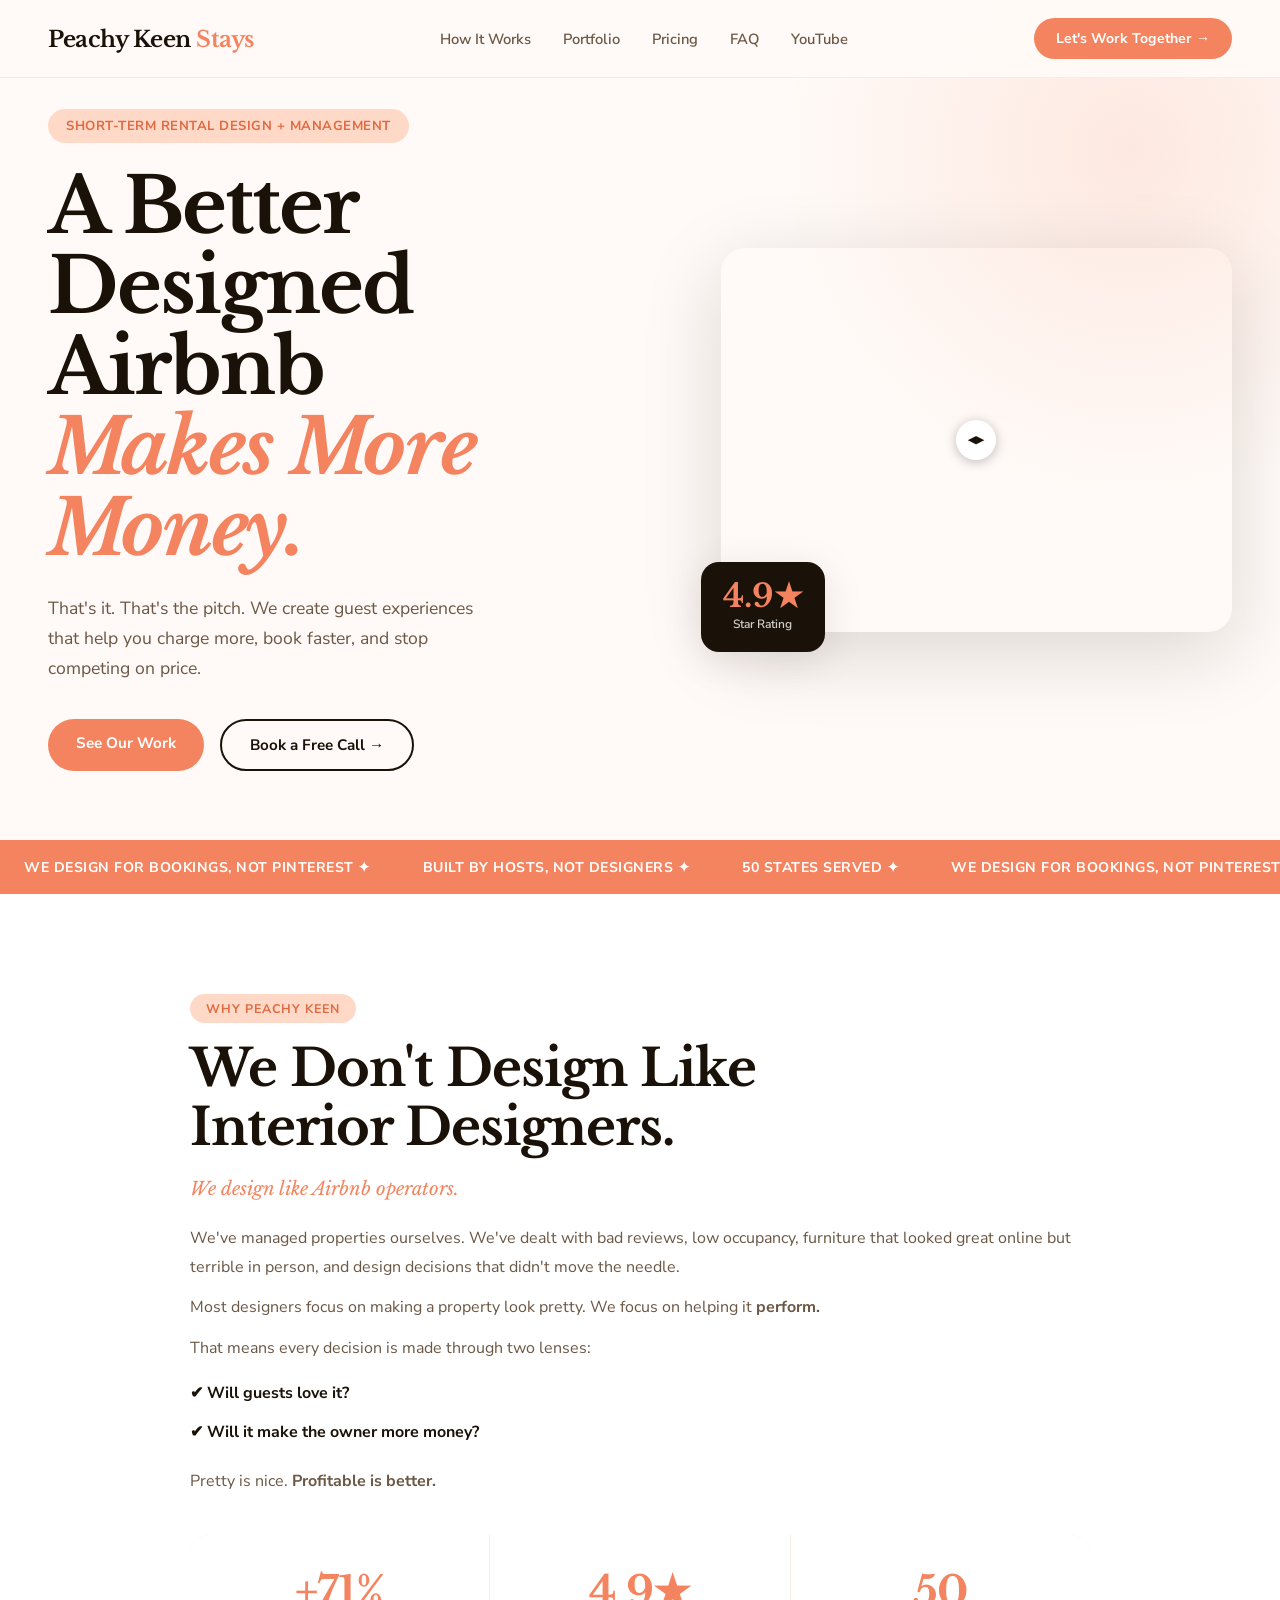
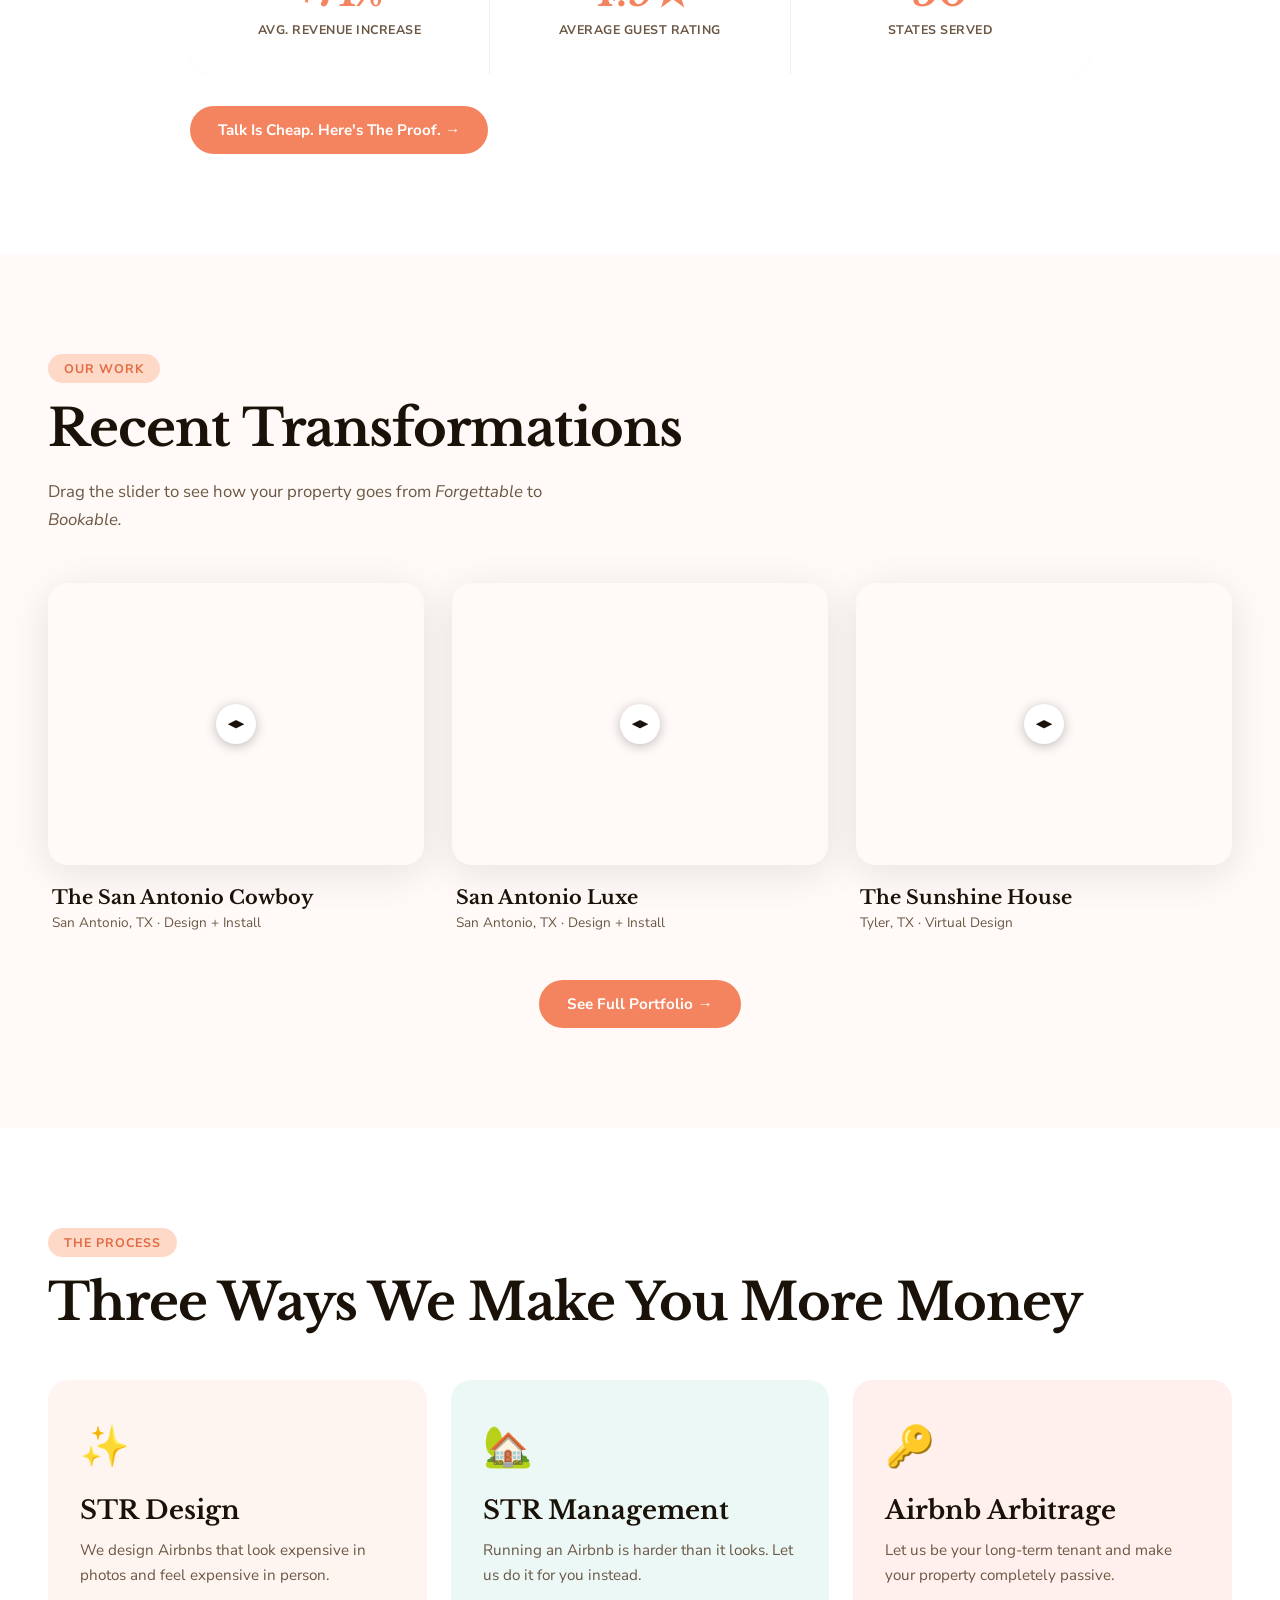
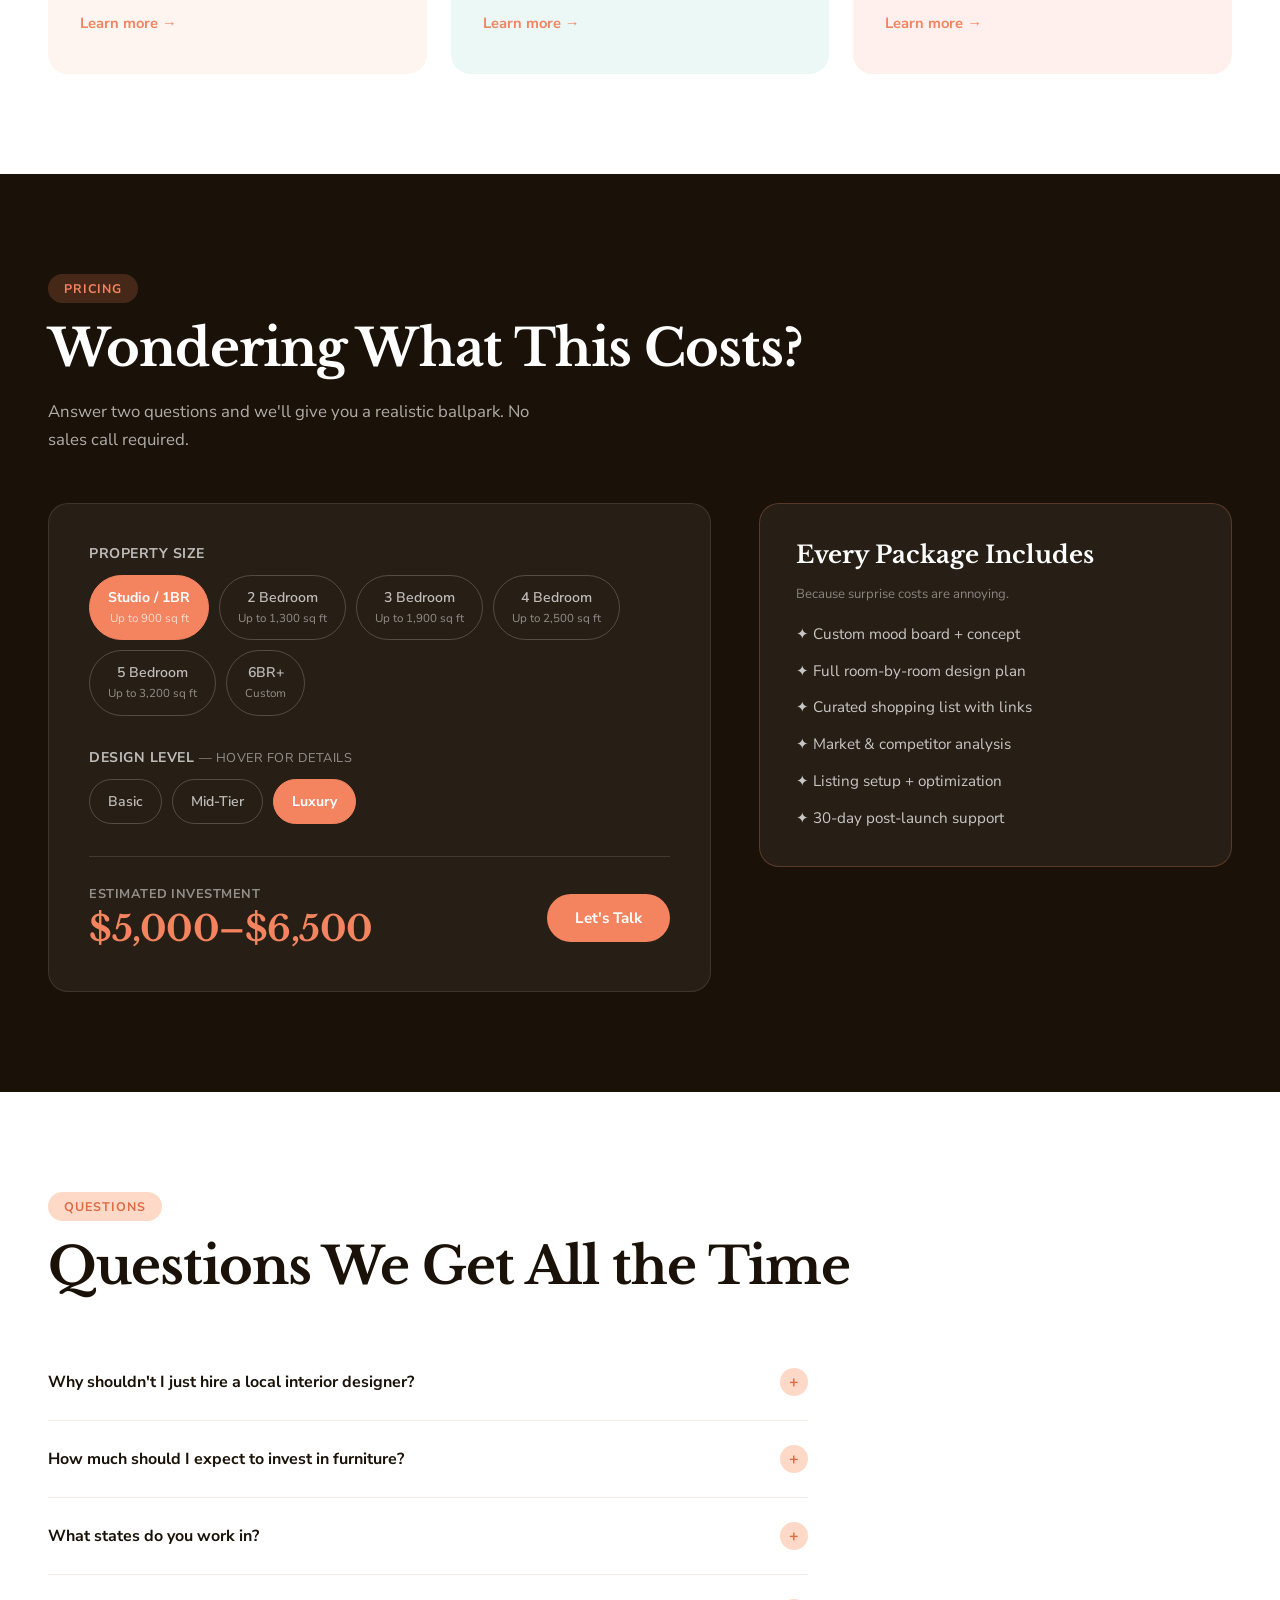
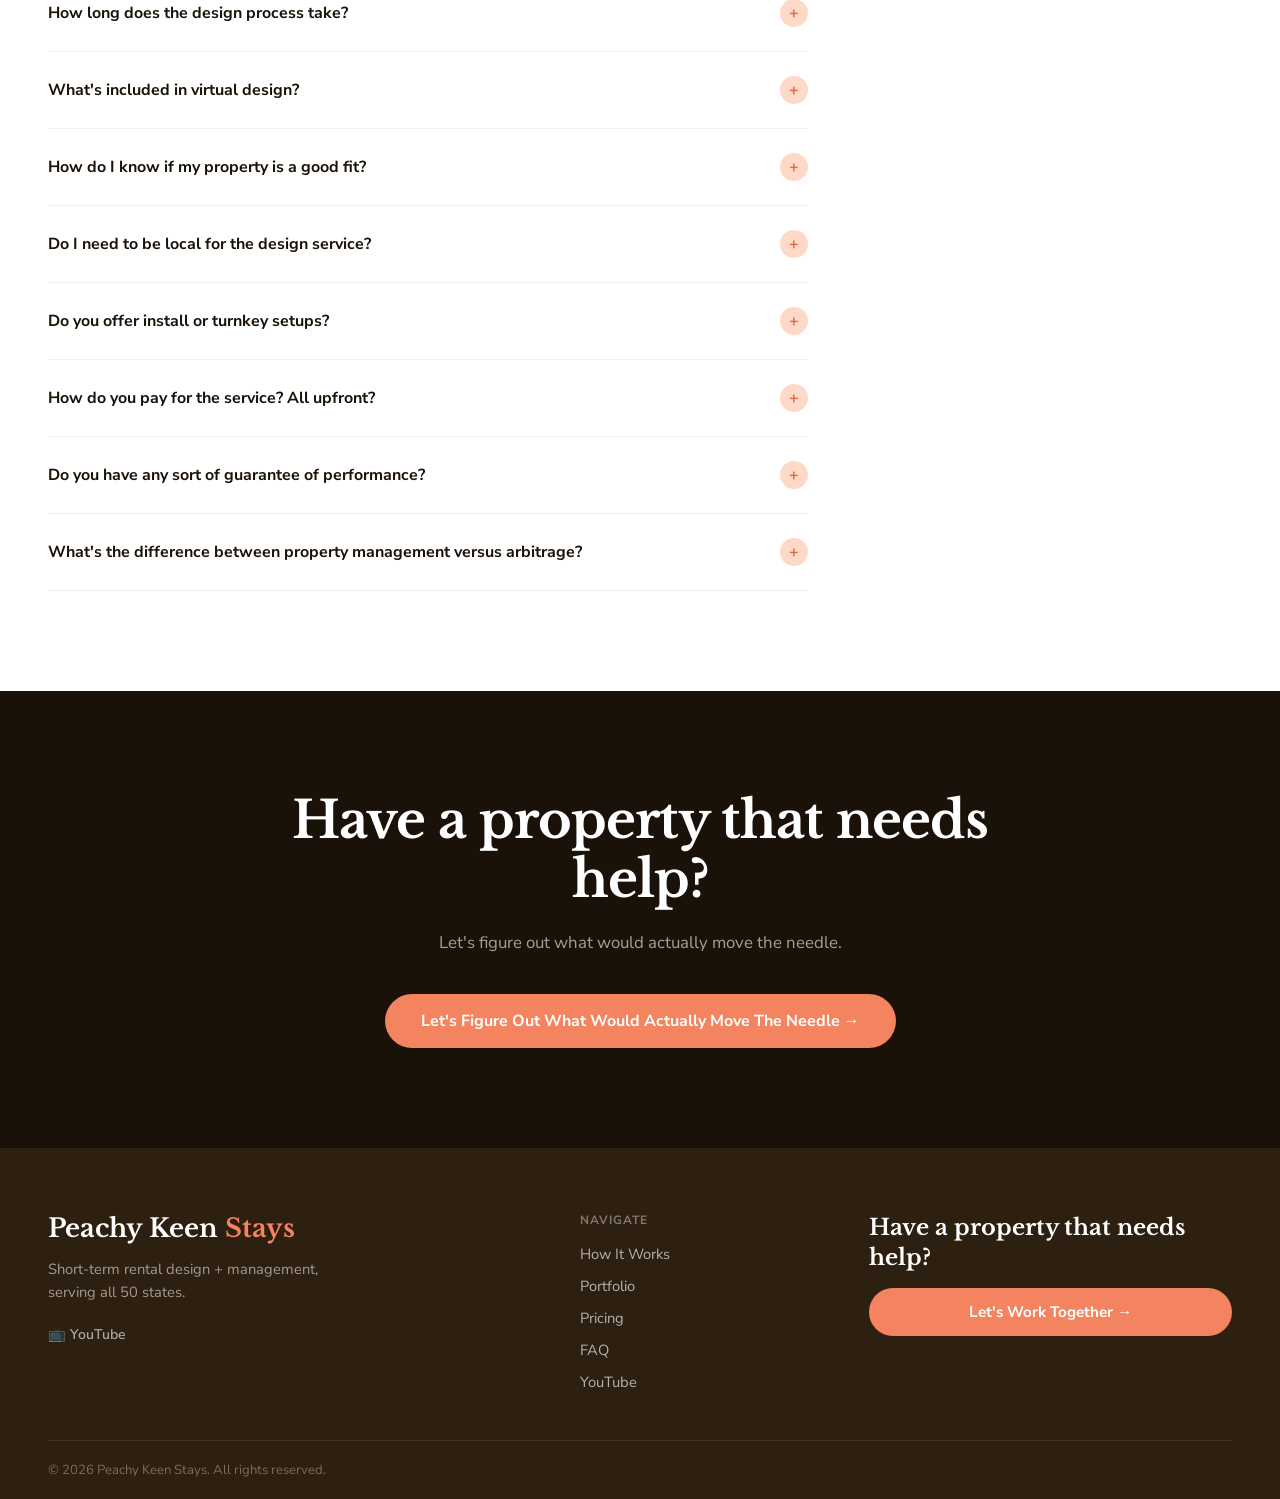
==== commit 10f315ff: "Remove Instagram from footer" ====
--- a/index.html
+++ b/index.html
@@ -1275,7 +1275,6 @@
         <p>Short-term rental design + management, serving all 50 states.</p>
         <div class="footer-socials">
           <a href="https://www.youtube.com/@thisismy_storey/featured" target="_blank">📺 YouTube</a>
-          <a href="#">📸 Instagram</a>
         </div>
       </div>
       <div class="footer-links">
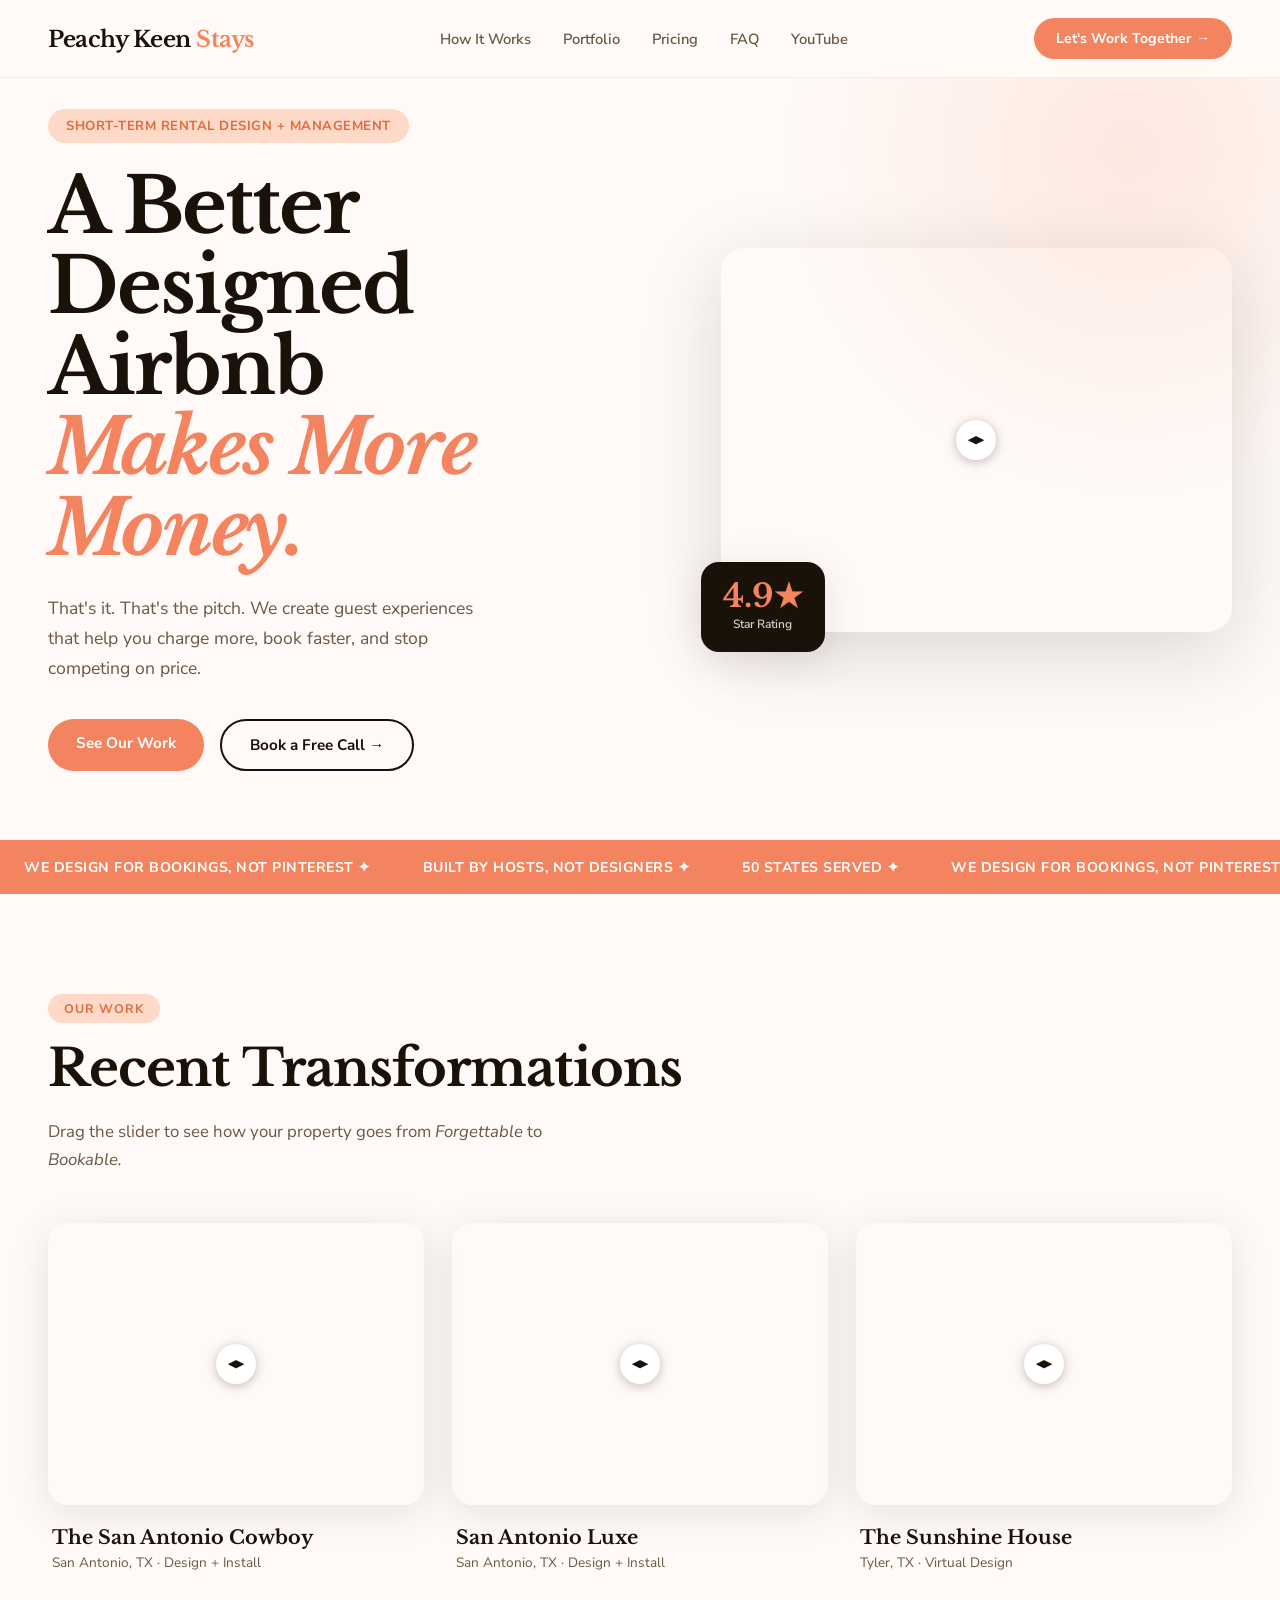
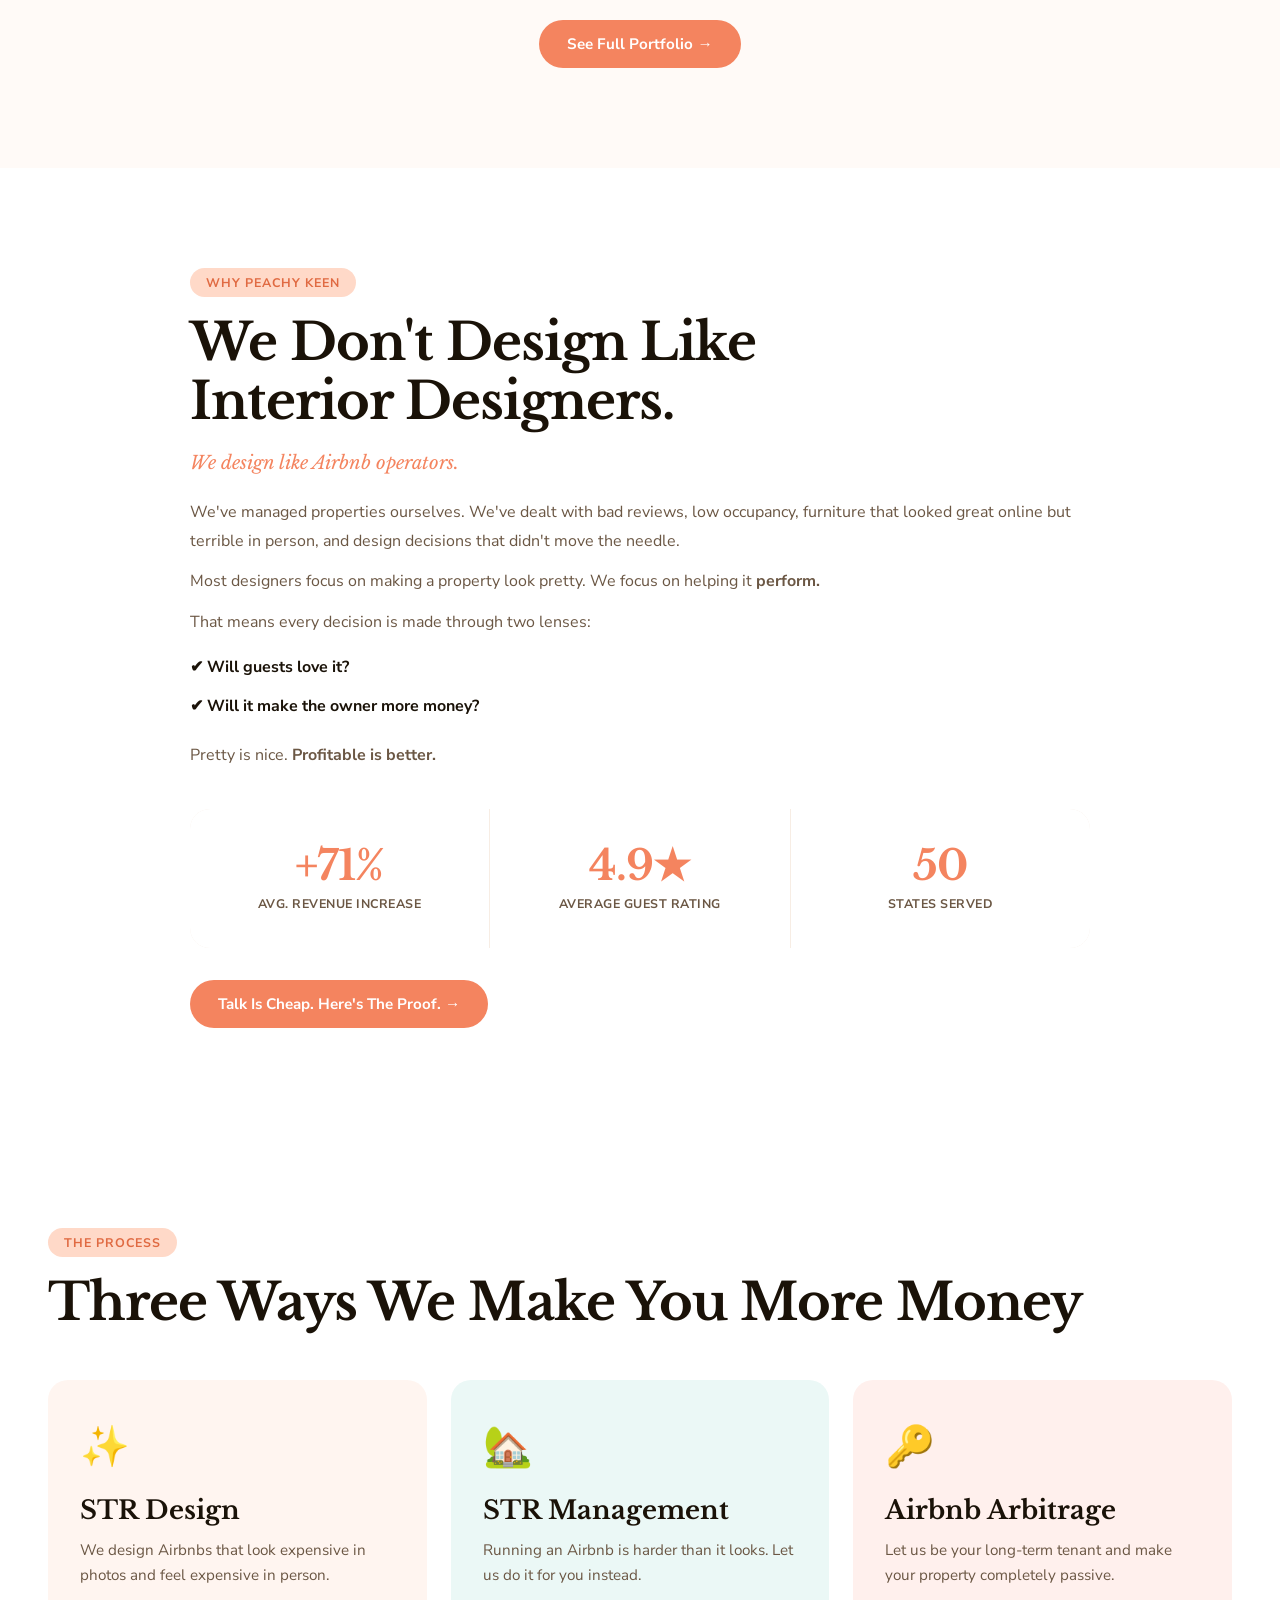
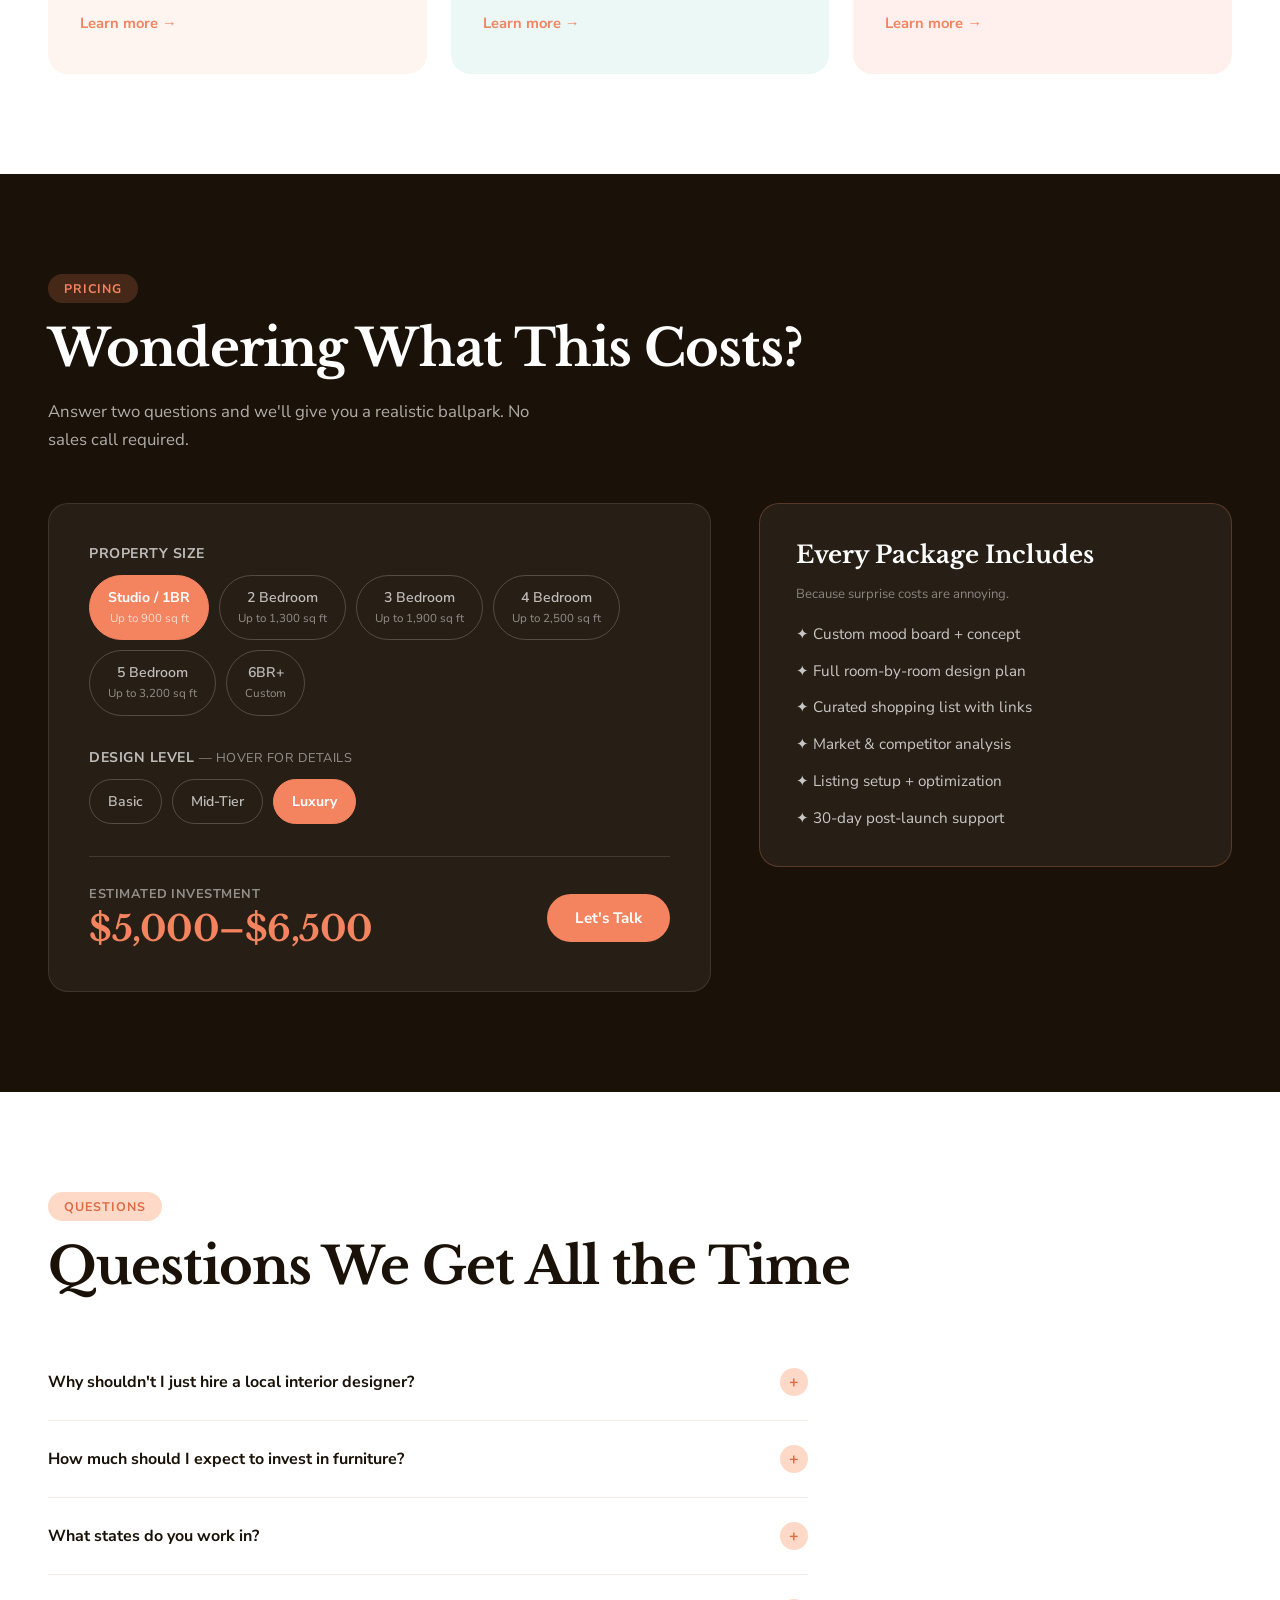
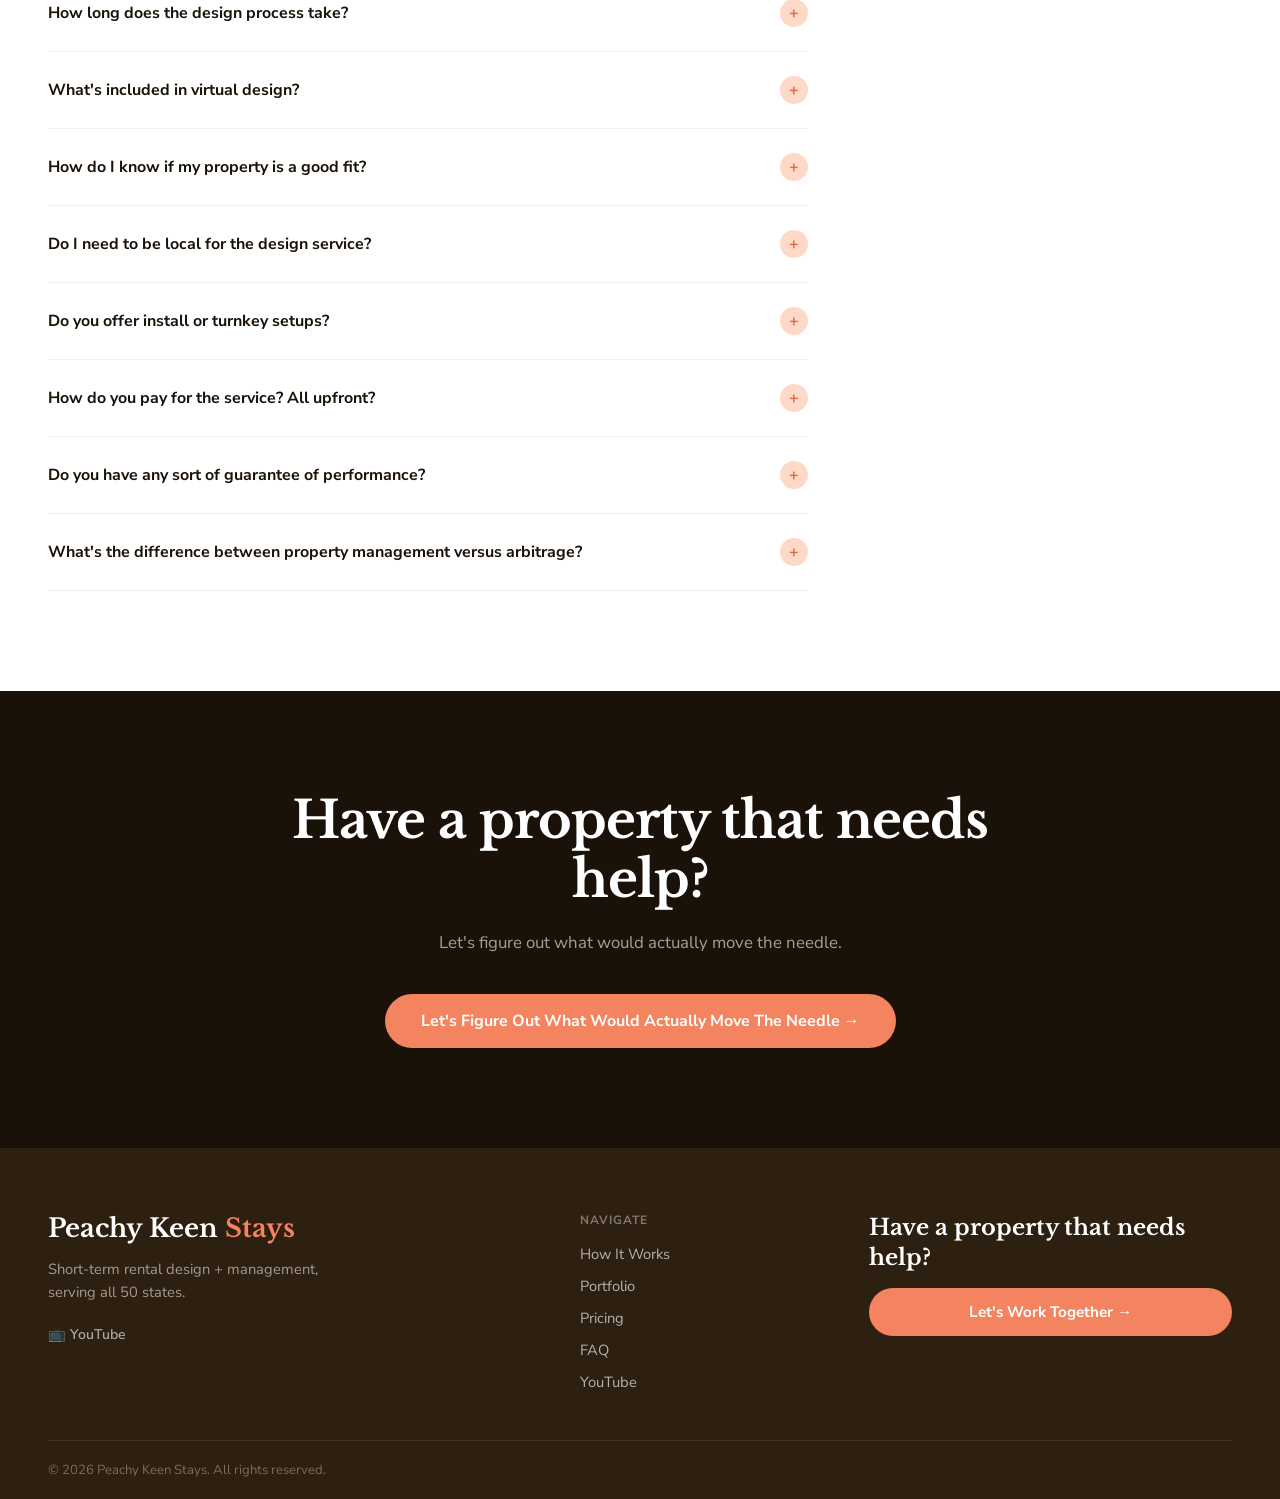
==== commit e42a6655: "Move transformations above Why Peachy Keen section" ====
--- a/index.html
+++ b/index.html
@@ -894,43 +894,6 @@
   </div>
 
       <!-- WHY US (new section) -->
-  <section class="section why-us">
-    <div class="section-inner" style="max-width:900px;">
-      <div class="section-label">Why Peachy Keen</div>
-      <h2 class="section-title">We Don't Design Like<br>Interior Designers.</h2>
-      <p style="color:var(--peach);font-family:var(--font-head);font-size:1.15rem;font-style:italic;margin-bottom:24px;">We design like Airbnb operators.</p>
-      <div style="color:var(--mid);font-size:1rem;line-height:1.8;margin-bottom:40px;">
-        <p style="margin-bottom:12px;">We've managed properties ourselves. We've dealt with bad reviews, low occupancy, furniture that looked great online but terrible in person, and design decisions that didn't move the needle.</p>
-        <p style="margin-bottom:12px;">Most designers focus on making a property look pretty. We focus on helping it <strong>perform.</strong></p>
-        <p style="margin-bottom:16px;">That means every decision is made through two lenses:</p>
-        <div style="display:flex;flex-direction:column;gap:10px;margin-bottom:20px;">
-          <span style="color:var(--dark);font-weight:700;font-size:1rem;">✔ Will guests love it?</span>
-          <span style="color:var(--dark);font-weight:700;font-size:1rem;">✔ Will it make the owner more money?</span>
-        </div>
-        <p>Pretty is nice. <strong>Profitable is better.</strong></p>
-      </div>
-
-      <!-- Stat strip -->
-      <div style="display:grid;grid-template-columns:repeat(3,1fr);gap:1px;background:var(--light);border-radius:var(--radius);overflow:hidden;margin-bottom:32px;">
-        <div style="background:var(--white);padding:36px 32px;text-align:center;">
-          <div style="font-family:var(--font-head);font-size:2.6rem;font-weight:700;color:var(--peach);letter-spacing:-1px;line-height:1;">+71%</div>
-          <div style="color:var(--mid);font-size:0.78rem;font-weight:700;text-transform:uppercase;letter-spacing:0.5px;margin-top:8px;">Avg. Revenue Increase</div>
-        </div>
-        <div style="background:var(--white);padding:36px 32px;text-align:center;">
-          <div style="font-family:var(--font-head);font-size:2.6rem;font-weight:700;color:var(--peach);letter-spacing:-1px;line-height:1;">4.9★</div>
-          <div style="color:var(--mid);font-size:0.78rem;font-weight:700;text-transform:uppercase;letter-spacing:0.5px;margin-top:8px;">Average Guest Rating</div>
-        </div>
-        <div style="background:var(--white);padding:36px 32px;text-align:center;">
-          <div style="font-family:var(--font-head);font-size:2.6rem;font-weight:700;color:var(--peach);letter-spacing:-1px;line-height:1;">50</div>
-          <div style="color:var(--mid);font-size:0.78rem;font-weight:700;text-transform:uppercase;letter-spacing:0.5px;margin-top:8px;">States Served</div>
-        </div>
-      </div>
-
-      <a href="portfolio.html" class="btn-primary" style="display:inline-block;">Talk Is Cheap. Here's The Proof. →</a>
-    </div>
-  </section>
-
-  <!-- BEFORE & AFTER PREVIEW -->
   <section class="section portfolio" id="portfolio-preview">
     <div class="section-inner">
       <div class="section-label">Our Work</div>
@@ -995,6 +958,43 @@
       <div class="center-btn">
         <a href="portfolio.html" class="btn-primary">See Full Portfolio →</a>
       </div>
+    </div>
+  </section>
+
+  <!-- BEFORE & AFTER PREVIEW -->
+  <section class="section why-us">
+    <div class="section-inner" style="max-width:900px;">
+      <div class="section-label">Why Peachy Keen</div>
+      <h2 class="section-title">We Don't Design Like<br>Interior Designers.</h2>
+      <p style="color:var(--peach);font-family:var(--font-head);font-size:1.15rem;font-style:italic;margin-bottom:24px;">We design like Airbnb operators.</p>
+      <div style="color:var(--mid);font-size:1rem;line-height:1.8;margin-bottom:40px;">
+        <p style="margin-bottom:12px;">We've managed properties ourselves. We've dealt with bad reviews, low occupancy, furniture that looked great online but terrible in person, and design decisions that didn't move the needle.</p>
+        <p style="margin-bottom:12px;">Most designers focus on making a property look pretty. We focus on helping it <strong>perform.</strong></p>
+        <p style="margin-bottom:16px;">That means every decision is made through two lenses:</p>
+        <div style="display:flex;flex-direction:column;gap:10px;margin-bottom:20px;">
+          <span style="color:var(--dark);font-weight:700;font-size:1rem;">✔ Will guests love it?</span>
+          <span style="color:var(--dark);font-weight:700;font-size:1rem;">✔ Will it make the owner more money?</span>
+        </div>
+        <p>Pretty is nice. <strong>Profitable is better.</strong></p>
+      </div>
+
+      <!-- Stat strip -->
+      <div style="display:grid;grid-template-columns:repeat(3,1fr);gap:1px;background:var(--light);border-radius:var(--radius);overflow:hidden;margin-bottom:32px;">
+        <div style="background:var(--white);padding:36px 32px;text-align:center;">
+          <div style="font-family:var(--font-head);font-size:2.6rem;font-weight:700;color:var(--peach);letter-spacing:-1px;line-height:1;">+71%</div>
+          <div style="color:var(--mid);font-size:0.78rem;font-weight:700;text-transform:uppercase;letter-spacing:0.5px;margin-top:8px;">Avg. Revenue Increase</div>
+        </div>
+        <div style="background:var(--white);padding:36px 32px;text-align:center;">
+          <div style="font-family:var(--font-head);font-size:2.6rem;font-weight:700;color:var(--peach);letter-spacing:-1px;line-height:1;">4.9★</div>
+          <div style="color:var(--mid);font-size:0.78rem;font-weight:700;text-transform:uppercase;letter-spacing:0.5px;margin-top:8px;">Average Guest Rating</div>
+        </div>
+        <div style="background:var(--white);padding:36px 32px;text-align:center;">
+          <div style="font-family:var(--font-head);font-size:2.6rem;font-weight:700;color:var(--peach);letter-spacing:-1px;line-height:1;">50</div>
+          <div style="color:var(--mid);font-size:0.78rem;font-weight:700;text-transform:uppercase;letter-spacing:0.5px;margin-top:8px;">States Served</div>
+        </div>
+      </div>
+
+      <a href="portfolio.html" class="btn-primary" style="display:inline-block;">Talk Is Cheap. Here's The Proof. →</a>
     </div>
   </section>
 
